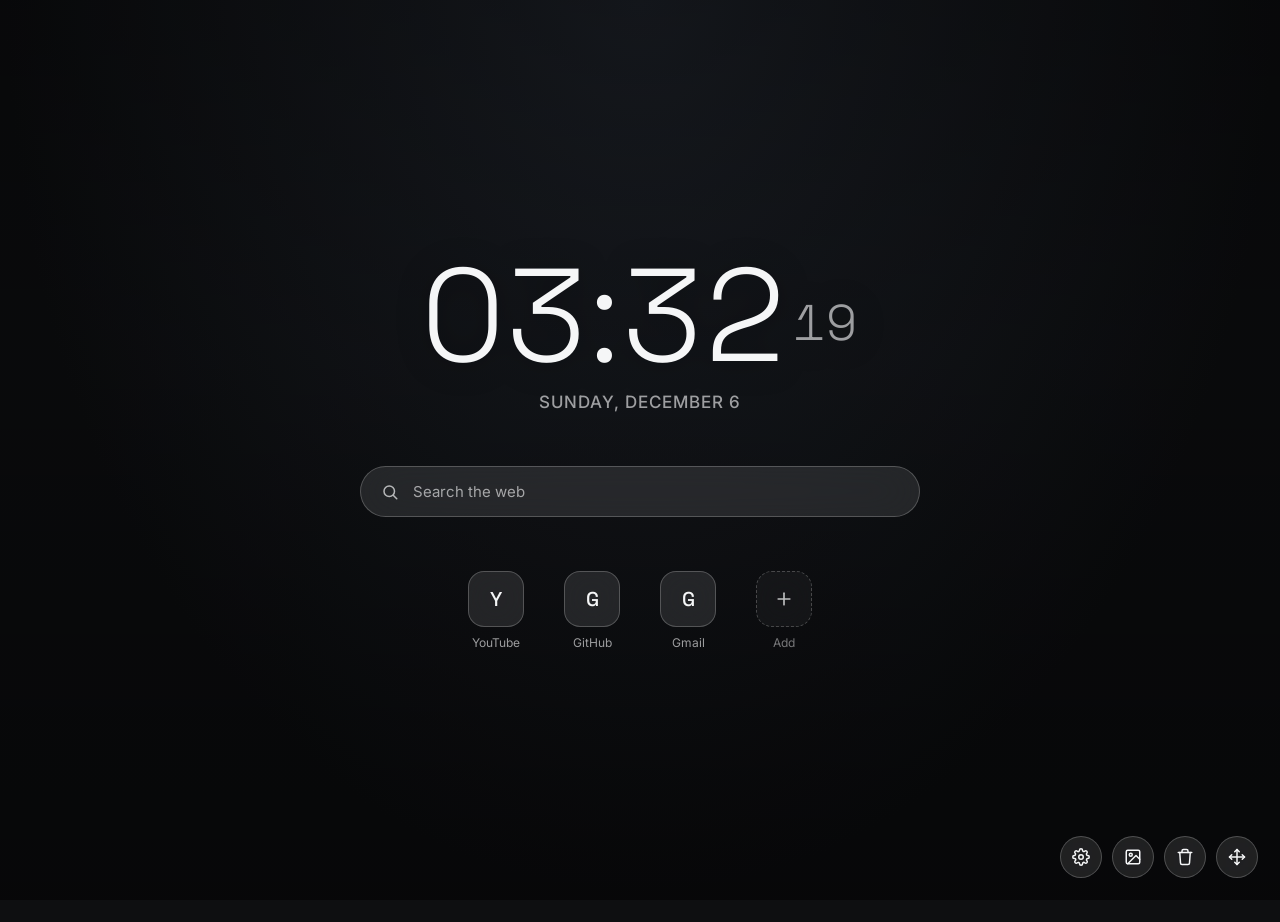
==== index.html @ 4ed384f9 "renamed homepage.html->index.html" ====
<!DOCTYPE html>
<html lang="en">
<head>
<meta charset="UTF-8">
<meta name="viewport" content="width=device-width, initial-scale=1.0">
<title>Home</title>
<link rel="icon" href="icons8-home-32.png">
<link rel="preconnect" href="https://fonts.googleapis.com">
<link rel="preconnect" href="https://fonts.gstatic.com" crossorigin>
<link href="https://fonts.googleapis.com/css2?family=Space+Grotesk:wght@300;400;500;600&family=Inter:wght@400;500;600&display=swap" rel="stylesheet">
<style>
  :root{
    --glass: rgba(255,255,255,0.10);
    --glass-border: rgba(255,255,255,0.22);
    --glass-strong: rgba(255,255,255,0.16);
    --text: #f5f6f7;
    --text-dim: rgba(245,246,247,0.62);
    --accent: #ffb454;
    --danger: #ff5c5c;
    --radius: 18px;
    --blur: 22px;
  }

  *{ box-sizing: border-box; }

  html, body{
    margin:0; padding:0; height:100%; width:100%;
    font-family:'Inter', -apple-system, system-ui, sans-serif;
    overflow:hidden;
  }

  body{
    color: var(--text);
    background: #0e0f11;
  }

  /* ---------- Background layer ---------- */
  #bg-layer{
    position:fixed; inset:0; z-index:0;
    background: radial-gradient(ellipse at top, #1c2027 0%, #0b0c0e 70%);
  }
  #bg-image, #bg-video{
    position:absolute; inset:0; width:100%; height:100%;
    object-fit:cover; display:none;
  }
  #bg-overlay{
    position:absolute; inset:0;
    background: linear-gradient(180deg, rgba(0,0,0,0.32) 0%, rgba(0,0,0,0.18) 40%, rgba(0,0,0,0.40) 100%);
    pointer-events:none;
  }

  /* ---------- Main layout ---------- */
  #stage{
    position:relative; z-index:1;
    height:100vh; width:100vw;
    display:flex; flex-direction:column;
    align-items:center; justify-content:center;
    padding: 6vh 5vw;
    gap: 6vh;
  }

  /* ---------- Clock ---------- */
  #clock-wrap{
    text-align:center;
    user-select:none;
  }
  #clock{
    font-family:'Space Grotesk', sans-serif;
    font-weight:300;
    font-size: clamp(56px, 11vw, 132px);
    letter-spacing: 0.01em;
    line-height:1;
    text-shadow: 0 2px 30px rgba(0,0,0,0.35);
    font-variant-numeric: tabular-nums;
  }
  #clock .secs{
    font-size: 0.38em;
    color: var(--text-dim);
    vertical-align: 0.42em;
    margin-left: 6px;
  }
  #date{
    margin-top: 10px;
    font-size: clamp(13px, 1.6vw, 17px);
    font-weight: 500;
    letter-spacing: 0.06em;
    text-transform: uppercase;
    color: var(--text-dim);
  }

  /* ---------- Search ---------- */
  #search-form{
    width: min(560px, 88vw);
  }
  #search-box{
    display:flex; align-items:center; gap:12px;
    background: var(--glass);
    border: 1px solid var(--glass-border);
    backdrop-filter: blur(var(--blur));
    -webkit-backdrop-filter: blur(var(--blur));
    border-radius: 999px;
    padding: 14px 20px;
    transition: background 0.2s ease, border-color 0.2s ease;
  }
  #search-box:focus-within{
    background: var(--glass-strong);
    border-color: rgba(255,255,255,0.34);
  }
  #search-box svg{ flex-shrink:0; opacity:0.7; }
  #search-input{
    flex:1; background:none; border:none; outline:none;
    color: var(--text); font-size:15px; font-family:'Inter', sans-serif;
  }
  #search-input::placeholder{ color: var(--text-dim); }

  /* ---------- Shortcuts ---------- */
  #shortcuts{
    display:flex; flex-wrap:wrap; justify-content:center;
    gap: 22px 20px;
    width: min(680px, 92vw);
  }
  .tile{
    position:relative;
    display:flex; flex-direction:column; align-items:center;
    gap:8px; width: 76px;
    cursor:pointer;
    animation: fadeUp 0.35s ease both;
  }
  @keyframes fadeUp{
    from{ opacity:0; transform: translateY(8px); }
    to{ opacity:1; transform: translateY(0); }
  }
  .tile .icon-box{
    width:56px; height:56px; border-radius:16px;
    background: var(--glass);
    border: 1px solid var(--glass-border);
    backdrop-filter: blur(var(--blur));
    -webkit-backdrop-filter: blur(var(--blur));
    display:flex; align-items:center; justify-content:center;
    transition: background 0.18s ease, transform 0.18s ease, border-color 0.18s ease;
    overflow:hidden;
  }
  .tile:hover .icon-box{
    background: var(--glass-strong);
    transform: translateY(-3px);
    border-color: rgba(255,255,255,0.34);
  }
  .tile .icon-box img{ width:28px; height:28px; border-radius:6px; }
  .tile .fallback-letter{
    font-family:'Space Grotesk', sans-serif;
    font-size:20px; font-weight:500; color: var(--text);
  }
  .tile .label{
    font-size:12px; color: var(--text-dim);
    max-width: 76px; text-align:center;
    white-space:nowrap; overflow:hidden; text-overflow:ellipsis;
  }
  .tile .remove-btn, .tile .edit-btn{
    position:absolute; top:-6px;
    width:20px; height:20px; border-radius:50%;
    color:#fff;
    display:none; align-items:center; justify-content:center;
    font-size:11px; line-height:1; border:2px solid #0e0f11;
    cursor:pointer; z-index:2;
  }
  .tile .remove-btn{ right:8px; background: var(--danger); }
  .tile .edit-btn{ left:8px; background: #4d84ff; font-size:12px; }
  .tile:hover .remove-btn, .tile:hover .edit-btn{ display:flex; }
  .tile.dragging{ opacity:0.4; }

  .tile.add-tile .icon-box{
    border-style:dashed;
    background: rgba(255,255,255,0.04);
  }
  .tile.add-tile .icon-box svg{ opacity:0.75; }
  .tile.add-tile .label{ opacity:0.75; }

  /* ---------- Bottom-right controls ---------- */
  #controls{
    position:fixed; bottom:22px; right:22px; z-index:3;
    display:flex; gap:10px;
  }
  .ctrl-btn{
    width:42px; height:42px; border-radius:50%;
    background: var(--glass);
    border: 1px solid var(--glass-border);
    backdrop-filter: blur(var(--blur));
    -webkit-backdrop-filter: blur(var(--blur));
    display:flex; align-items:center; justify-content:center;
    color: var(--text); cursor:pointer;
    transition: background 0.18s ease, transform 0.18s ease;
  }
  .ctrl-btn:hover{ background: var(--glass-strong); transform: translateY(-2px); }
  .ctrl-btn.active{ background: var(--accent); color:#1a1305; }

  /* ---------- Widget drag-to-move ---------- */
  .widget-drag-overlay{
    position:absolute; inset:0; z-index:50;
    display:none; border-radius:inherit; cursor:grab;
  }
  body.arrange-mode .widget-drag-overlay{ display:block; }
  .widget-drag-overlay.grabbing{ cursor:grabbing; }
  body.arrange-mode .corner-widget.visible,
  body.arrange-mode #pomodoro-widget.visible{
    outline: 2px dashed var(--accent);
    outline-offset: 4px;
  }

  /* ---------- Settings modal extras ---------- */
  .settings-row{
    display:flex; align-items:center; justify-content:space-between;
    padding:10px 0; border-bottom:1px solid rgba(255,255,255,0.08);
  }
  .settings-row:last-of-type{ border-bottom:none; }
  .settings-row .settings-label{ font-size:14px; }
  .settings-row .settings-sub{ font-size:12px; color: var(--text-dim); margin-top:2px; }
  .segmented{
    display:flex; background: rgba(255,255,255,0.06);
    border:1px solid var(--glass-border); border-radius:9px; overflow:hidden;
  }
  .segmented button{
    border:none; background:none; color: var(--text-dim);
    font-size:13px; padding:7px 13px; cursor:pointer;
    font-family:'Inter', sans-serif;
  }
  .segmented button.active{ background: var(--accent); color:#1a1305; }
  .settings-subrow{ padding: 0 0 12px; }
  .settings-subrow input{
    width:100%; padding:9px 12px; border-radius:9px;
    background: rgba(255,255,255,0.06);
    border: 1px solid var(--glass-border);
    color: var(--text); font-size:13px; outline:none;
    font-family:'Inter', sans-serif;
  }
  .settings-subrow input:focus{ border-color: var(--accent); }
  .settings-subrow input[type="color"]{
    width:100%; height:38px; padding:3px; cursor:pointer;
  }
  .settings-subrow input[type="color"]::-webkit-color-swatch-wrapper{ padding:3px; }
  .settings-subrow input[type="color"]::-webkit-color-swatch{ border:none; border-radius:6px; }
  .switch{
    position:relative; width:42px; height:24px; flex-shrink:0;
  }
  .switch input{ opacity:0; width:0; height:0; }
  .switch .track{
    position:absolute; inset:0; border-radius:999px; cursor:pointer;
    background: rgba(255,255,255,0.18); transition: background 0.18s ease;
  }
  .switch .track::before{
    content:''; position:absolute; width:18px; height:18px; border-radius:50%;
    background:#fff; top:3px; left:3px; transition: transform 0.18s ease;
  }
  .switch input:checked + .track{ background: var(--accent); }
  .switch input:checked + .track::before{ transform: translateX(18px); }

  /* ---------- Calendar popover ---------- */
  #calendar-popover{
    position:absolute; top: calc(100% + 12px); left:50%; transform: translateX(-50%);
    width:270px; z-index:5;
    background: rgba(28,30,34,0.92);
    border:1px solid var(--glass-border);
    border-radius: var(--radius);
    box-shadow: 0 20px 50px rgba(0,0,0,0.4);
    padding:16px;
    display:none;
    backdrop-filter: blur(var(--blur));
    -webkit-backdrop-filter: blur(var(--blur));
  }
  #calendar-popover.open{ display:block; }
  #clock-wrap{ position:relative; }
  #date{ cursor:pointer; }
  .cal-header{
    display:flex; align-items:center; justify-content:space-between;
    margin-bottom:12px;
  }
  .cal-header .cal-title{ font-size:14px; font-weight:500; }
  .cal-nav-btn{
    width:26px; height:26px; border-radius:7px; border:none;
    background: rgba(255,255,255,0.08); color: var(--text);
    cursor:pointer; display:flex; align-items:center; justify-content:center;
  }
  .cal-nav-btn:hover{ background: rgba(255,255,255,0.16); }
  .cal-grid{
    display:grid; grid-template-columns: repeat(7, 1fr);
    gap:4px; text-align:center;
  }
  .cal-grid .cal-dow{
    font-size:10px; color: var(--text-dim); padding-bottom:4px;
    text-transform:uppercase;
  }
  .cal-grid .cal-day{
    font-size:12.5px; padding:6px 0; border-radius:7px; color: var(--text);
  }
  .cal-grid .cal-day.other-month{ color: rgba(255,255,255,0.25); }
  .cal-grid .cal-day.today{
    background: var(--accent); color:#1a1305; font-weight:600;
  }

  /* ---------- Pomodoro widget ---------- */
  #pomodoro-widget{
    position:fixed; bottom:22px; left:22px; z-index:3;
    width:200px;
    background: var(--glass);
    border:1px solid var(--glass-border);
    border-radius: var(--radius);
    backdrop-filter: blur(var(--blur));
    -webkit-backdrop-filter: blur(var(--blur));
    padding:16px;
    display:none;
  }
  #pomodoro-widget.visible{ display:block; }
  .pomo-tabs{
    display:flex; gap:6px; margin-bottom:12px;
  }
  .pomo-tabs button{
    flex:1; border:none; background: rgba(255,255,255,0.06);
    color: var(--text-dim); font-size:10.5px; padding:6px 4px;
    border-radius:7px; cursor:pointer; font-family:'Inter', sans-serif;
  }
  .pomo-tabs button.active{ background: rgba(255,255,255,0.16); color: var(--text); }
  .pomo-time{
    font-family:'Space Grotesk', sans-serif; font-weight:400;
    font-size:38px; text-align:center; letter-spacing:0.02em;
    font-variant-numeric: tabular-nums; margin-bottom:12px;
  }
  .pomo-controls{ display:flex; gap:8px; }
  .pomo-controls button{
    flex:1; border:none; border-radius:9px; padding:9px 0;
    font-size:13px; font-weight:500; cursor:pointer;
    font-family:'Inter', sans-serif;
  }
  .pomo-start-btn{ background: var(--accent); color:#1a1305; }
  .pomo-reset-btn{ background: rgba(255,255,255,0.08); color: var(--text); }
  .pomo-controls button:hover{ opacity:0.88; }

  /* ---------- GitHub / LeetCode corner widgets ---------- */
  .corner-widget{
    position:fixed; top:22px; z-index:3;
    width:272px;
    background: var(--glass);
    border:1px solid var(--glass-border);
    border-radius: var(--radius);
    backdrop-filter: blur(var(--blur));
    -webkit-backdrop-filter: blur(var(--blur));
    padding:14px 16px;
    display:none;
  }
  .corner-widget.visible{ display:block; }
  #github-widget{ left:22px; }
  #leetcode-widget{ right:22px; }
  .corner-widget-header{
    display:flex; align-items:baseline; justify-content:space-between;
    margin-bottom:10px; gap:8px;
  }
  .corner-widget-header .cw-title{
    font-size:13px; font-weight:600; letter-spacing:0.02em;
  }
  .corner-widget-sub{
    font-size:11px; color: var(--text-dim); white-space:nowrap;
    overflow:hidden; text-overflow:ellipsis;
  }
  .widget-loading, .widget-error{
    font-size:12px; color: var(--text-dim); padding:6px 0;
  }
  .widget-error{ color: var(--danger); }

  .corner-widget-body{
    display:flex; align-items:flex-start; gap:16px;
  }
  .contrib-graph{
    flex:1; min-width:0;
    display:grid; grid-auto-flow:column; gap:3px;
    overflow-x:auto; padding-bottom:2px;
  }
  .contrib-col{ display:flex; flex-direction:column; gap:3px; }
  .contrib-cell{
    width:9px; height:9px; border-radius:2px;
    background: rgba(255,255,255,0.08);
  }
  .contrib-cell.level-0{ background: rgba(255,255,255,0.08); }

  .streak-col{
    display:flex; flex-direction:column; gap:12px;
    flex-shrink:0; padding-top:2px;
  }
  .streak-box .streak-num{
    font-family:'Space Grotesk', sans-serif; font-weight:600;
    font-size:28px; line-height:1; color: var(--accent);
    font-variant-numeric: tabular-nums;
  }
  .streak-box .streak-label{
    font-size:9.5px; color: var(--text-dim); text-transform:uppercase;
    letter-spacing:0.05em; margin-top:4px; white-space:nowrap;
  }
  .streak-box.dim .streak-num{ color: var(--text); opacity:0.8; }

  .lc-row{ margin-bottom:9px; }
  .lc-row:last-child{ margin-bottom:0; }
  .lc-row-label{
    display:flex; justify-content:space-between;
    font-size:11.5px; color: var(--text-dim); margin-bottom:4px;
  }
  .lc-row-label span{ color: var(--text); }
  .lc-bar-track{
    height:6px; border-radius:999px; background: rgba(255,255,255,0.08);
    overflow:hidden;
  }
  .lc-bar-fill{ height:100%; border-radius:999px; }

  /* ---------- Modal ---------- */
  #modal-overlay, .modal-overlay-base{
    position:fixed; inset:0; z-index:10;
    background: rgba(0,0,0,0.45);
    backdrop-filter: blur(6px);
    display:none; align-items:center; justify-content:center;
  }
  #modal-overlay.open, .modal-overlay-base.open{ display:flex; }
  .modal{
    width: min(360px, 88vw);
    background: rgba(28,30,34,0.86);
    border: 1px solid var(--glass-border);
    border-radius: var(--radius);
    padding: 26px;
    box-shadow: 0 20px 60px rgba(0,0,0,0.4);
  }
  .modal h3{
    margin:0 0 18px; font-family:'Space Grotesk', sans-serif;
    font-weight:500; font-size:19px;
  }
  .field{ margin-bottom:14px; }
  .field label{
    display:block; font-size:12px; color: var(--text-dim);
    margin-bottom:6px; text-transform:uppercase; letter-spacing:0.05em;
  }
  .field input{
    width:100%; padding:11px 13px; border-radius:10px;
    background: rgba(255,255,255,0.06);
    border: 1px solid var(--glass-border);
    color: var(--text); font-size:14px; outline:none;
    font-family:'Inter', sans-serif;
  }
  .field input:focus{ border-color: var(--accent); }
  .icon-upload-row{
    display:flex; align-items:center; gap:12px;
  }
  .icon-preview{
    width:44px; height:44px; border-radius:12px;
    background: rgba(255,255,255,0.06);
    border: 1px solid var(--glass-border);
    display:flex; align-items:center; justify-content:center;
    overflow:hidden; flex-shrink:0;
  }
  .icon-preview img{ width:26px; height:26px; border-radius:6px; }
  .icon-preview svg{ opacity:0.5; }
  .icon-upload-buttons{
    display:flex; flex-direction:column; gap:6px; flex:1;
  }
  .link-btn{
    background:none; border:none; color: var(--text-dim);
    font-size:12px; text-align:left; cursor:pointer; padding:0;
    font-family:'Inter', sans-serif; text-decoration:underline;
  }
  .link-btn:hover{ color: var(--text); }
  .upload-icon-btn{
    background: rgba(255,255,255,0.08); color: var(--text);
    border:1px solid var(--glass-border); border-radius:8px;
    padding:8px 12px; font-size:13px; cursor:pointer; text-align:left;
    font-family:'Inter', sans-serif;
  }
  .upload-icon-btn:hover{ background: rgba(255,255,255,0.14); }
  .modal-actions{
    display:flex; gap:10px; margin-top:20px;
  }
  .btn{
    flex:1; padding:11px; border-radius:10px; border:none;
    font-size:14px; font-weight:500; cursor:pointer;
    font-family:'Inter', sans-serif;
    transition: opacity 0.15s ease, transform 0.15s ease;
  }
  .btn:active{ transform: scale(0.97); }
  .btn-primary{ background: var(--accent); color:#1a1305; }
  .btn-secondary{ background: rgba(255,255,255,0.08); color: var(--text); }
  .btn:hover{ opacity:0.9; }

  #file-input, #bg-file-input{ display:none; }

  #hint{
    position:fixed; top:20px; left:50%; transform:translateX(-50%);
    z-index:20; background: rgba(20,20,22,0.85);
    border:1px solid var(--glass-border); border-radius:10px;
    padding:9px 16px; font-size:13px; color: var(--text);
    opacity:0; pointer-events:none; transition: opacity 0.3s ease;
  }
  #hint.show{ opacity:1; }
</style>
</head>
<body>

<div id="bg-layer">
  <img id="bg-image" alt="">
  <video id="bg-video" autoplay muted loop playsinline></video>
  <div id="bg-overlay"></div>
</div>

<div id="hint"></div>

<div id="stage">
  <div id="clock-wrap">
    <div id="clock">00:00<span class="secs">00</span></div>
    <div id="date">—</div>
    <div id="calendar-popover">
      <div class="cal-header">
        <button class="cal-nav-btn" id="cal-prev">
          <svg width="14" height="14" viewBox="0 0 24 24" fill="none" stroke="currentColor" stroke-width="2" stroke-linecap="round" stroke-linejoin="round"><polyline points="15 18 9 12 15 6"/></svg>
        </button>
        <div class="cal-title" id="cal-title">—</div>
        <button class="cal-nav-btn" id="cal-next">
          <svg width="14" height="14" viewBox="0 0 24 24" fill="none" stroke="currentColor" stroke-width="2" stroke-linecap="round" stroke-linejoin="round"><polyline points="9 18 15 12 9 6"/></svg>
        </button>
      </div>
      <div class="cal-grid" id="cal-grid"></div>
    </div>
  </div>

  <form id="search-form">
    <div id="search-box">
      <svg width="18" height="18" viewBox="0 0 24 24" fill="none" stroke="currentColor" stroke-width="2" stroke-linecap="round"><circle cx="11" cy="11" r="7"/><line x1="21" y1="21" x2="16.65" y2="16.65"/></svg>
      <input id="search-input" type="text" placeholder="Search the web" autocomplete="off">
    </div>
  </form>

  <div id="shortcuts"></div>
</div>

<div id="controls">
  <div class="ctrl-btn" id="settings-btn" title="Settings">
    <svg width="18" height="18" viewBox="0 0 24 24" fill="none" stroke="currentColor" stroke-width="2" stroke-linecap="round" stroke-linejoin="round"><circle cx="12" cy="12" r="3"/><path d="M19.4 15a1.65 1.65 0 00.33 1.82l.06.06a2 2 0 11-2.83 2.83l-.06-.06a1.65 1.65 0 00-1.82-.33 1.65 1.65 0 00-1 1.51V21a2 2 0 01-4 0v-.09A1.65 1.65 0 009 19.4a1.65 1.65 0 00-1.82.33l-.06.06a2 2 0 11-2.83-2.83l.06-.06A1.65 1.65 0 005 15a1.65 1.65 0 00-1.51-1H3a2 2 0 010-4h.09A1.65 1.65 0 004.6 9a1.65 1.65 0 00-.33-1.82l-.06-.06a2 2 0 112.83-2.83l.06.06A1.65 1.65 0 009 4.6a1.65 1.65 0 001-1.51V3a2 2 0 014 0v.09a1.65 1.65 0 001 1.51 1.65 1.65 0 001.82-.33l.06-.06a2 2 0 112.83 2.83l-.06.06A1.65 1.65 0 0019.4 9a1.65 1.65 0 001.51 1H21a2 2 0 010 4h-.09a1.65 1.65 0 00-1.51 1z"/></svg>
  </div>
  <div class="ctrl-btn" id="bg-btn" title="Change background">
    <svg width="18" height="18" viewBox="0 0 24 24" fill="none" stroke="currentColor" stroke-width="2" stroke-linecap="round" stroke-linejoin="round"><rect x="3" y="3" width="18" height="18" rx="2"/><circle cx="9" cy="9" r="2"/><path d="M21 15l-5-5L5 21"/></svg>
  </div>
  <div class="ctrl-btn" id="bg-clear-btn" title="Remove background">
    <svg width="18" height="18" viewBox="0 0 24 24" fill="none" stroke="currentColor" stroke-width="2" stroke-linecap="round" stroke-linejoin="round"><path d="M3 6h18"/><path d="M8 6V4a2 2 0 012-2h4a2 2 0 012 2v2"/><path d="M19 6l-1 14a2 2 0 01-2 2H8a2 2 0 01-2-2L5 6"/></svg>
  </div>
  <div class="ctrl-btn" id="arrange-btn" title="Move widgets">
    <svg width="18" height="18" viewBox="0 0 24 24" fill="none" stroke="currentColor" stroke-width="2" stroke-linecap="round" stroke-linejoin="round"><polyline points="5 9 2 12 5 15"/><polyline points="9 5 12 2 15 5"/><polyline points="15 19 12 22 9 19"/><polyline points="19 9 22 12 19 15"/><line x1="2" y1="12" x2="22" y2="12"/><line x1="12" y1="2" x2="12" y2="22"/></svg>
  </div>
</div>

<div id="github-widget" class="corner-widget">
  <div class="widget-drag-overlay" title="Drag to move"></div>
  <div class="corner-widget-header">
    <span class="cw-title">GitHub</span>
    <span class="corner-widget-sub" id="github-total"></span>
  </div>
  <div class="corner-widget-body">
    <div id="github-graph" class="contrib-graph"></div>
    <div class="streak-col" id="github-streak-col"></div>
  </div>
</div>

<div id="leetcode-widget" class="corner-widget">
  <div class="widget-drag-overlay" title="Drag to move"></div>
  <div class="corner-widget-header">
    <span class="cw-title">LeetCode</span>
    <span class="corner-widget-sub" id="leetcode-total"></span>
  </div>
  <div class="corner-widget-body">
    <div id="leetcode-graph" class="contrib-graph"></div>
    <div class="streak-col" id="leetcode-streak-col"></div>
  </div>
  <div id="leetcode-bars" style="margin-top:10px;"></div>
</div>

<div id="pomodoro-widget">
  <div class="widget-drag-overlay" title="Drag to move"></div>
  <div class="pomo-tabs">
    <button class="pomo-tab active" data-mode="work">Focus</button>
    <button class="pomo-tab" data-mode="short">Short</button>
    <button class="pomo-tab" data-mode="long">Long</button>
  </div>
  <div class="pomo-time" id="pomo-time">25:00</div>
  <div class="pomo-controls">
    <button class="pomo-start-btn" id="pomo-start">Start</button>
    <button class="pomo-reset-btn" id="pomo-reset">Reset</button>
  </div>
</div>

<div id="settings-overlay" class="modal-overlay-base">
  <div class="modal">
    <h3>Settings</h3>
    <div class="settings-row">
      <div>
        <div class="settings-label">Clock format</div>
      </div>
      <div class="segmented" id="clock-format-toggle">
        <button data-format="24" class="active">24h</button>
        <button data-format="12">12h</button>
      </div>
    </div>
    <div class="settings-row">
      <div>
        <div class="settings-label">Accent color</div>
        <div class="settings-sub">Used for highlights and heatmaps</div>
      </div>
      <div class="segmented" id="accent-mode-toggle">
        <button data-mode="default" class="active">Default</button>
        <button data-mode="wallpaper">Wallpaper</button>
        <button data-mode="custom">Custom</button>
      </div>
    </div>
    <div class="settings-subrow" id="accent-custom-row" style="display:none;">
      <input type="color" id="accent-color-input" value="#ffb454">
    </div>
    <div class="settings-row">
      <div>
        <div class="settings-label">Pomodoro widget</div>
        <div class="settings-sub">Show a focus timer on the homepage</div>
      </div>
      <label class="switch">
        <input type="checkbox" id="pomodoro-toggle">
        <span class="track"></span>
      </label>
    </div>
    <div class="settings-row">
      <div>
        <div class="settings-label">GitHub contribution graph</div>
        <div class="settings-sub">Show your GitHub activity heatmap</div>
      </div>
      <label class="switch">
        <input type="checkbox" id="github-toggle">
        <span class="track"></span>
      </label>
    </div>
    <div class="settings-subrow" id="github-username-row" style="display:none;">
      <input type="text" id="github-username-input" placeholder="GitHub username" autocomplete="off">
    </div>
    <div class="settings-row">
      <div>
        <div class="settings-label">LeetCode graph</div>
        <div class="settings-sub">Show your LeetCode solved-problem stats</div>
      </div>
      <label class="switch">
        <input type="checkbox" id="leetcode-toggle">
        <span class="track"></span>
      </label>
    </div>
    <div class="settings-subrow" id="leetcode-username-row" style="display:none;">
      <input type="text" id="leetcode-username-input" placeholder="LeetCode username" autocomplete="off">
    </div>
    <div class="modal-actions">
      <button class="btn btn-primary" id="settings-close-btn">Done</button>
    </div>
  </div>
</div>

<input type="file" id="bg-file-input" accept="image/*,video/*">

<div id="modal-overlay">
  <div class="modal">
    <h3 id="modal-title">Add shortcut</h3>
    <div class="field">
      <label>Website URL</label>
      <input id="input-url" type="text" placeholder="youtube.com" autocomplete="off">
    </div>
    <div class="field">
      <label>Name (optional)</label>
      <input id="input-name" type="text" placeholder="YouTube" autocomplete="off">
    </div>
    <div class="field">
      <label>Icon</label>
      <div class="icon-upload-row">
        <div class="icon-preview" id="icon-preview">
          <svg width="18" height="18" viewBox="0 0 24 24" fill="none" stroke="currentColor" stroke-width="2" stroke-linecap="round"><circle cx="11" cy="11" r="7"/><line x1="21" y1="21" x2="16.65" y2="16.65"/></svg>
        </div>
        <div class="icon-upload-buttons">
          <button type="button" class="upload-icon-btn" id="upload-icon-btn">Upload custom icon</button>
          <button type="button" class="link-btn" id="use-default-icon-btn" style="display:none;">Use site's default icon instead</button>
        </div>
      </div>
    </div>
    <div class="modal-actions">
      <button class="btn btn-secondary" id="cancel-btn">Cancel</button>
      <button class="btn btn-primary" id="save-btn">Add</button>
    </div>
  </div>
</div>

<input type="file" id="icon-file-input" accept="image/*">

<script>
(function(){
  const STORAGE_KEY = 'homepage.shortcuts.v1';
  const BG_KEY = 'homepage.background.v1';
  const SETTINGS_KEY = 'homepage.settings.v1';

  const shortcutsEl = document.getElementById('shortcuts');
  const modalOverlay = document.getElementById('modal-overlay');
  const modalTitle = document.getElementById('modal-title');
  const inputUrl = document.getElementById('input-url');
  const inputName = document.getElementById('input-name');
  const bgImage = document.getElementById('bg-image');
  const bgVideo = document.getElementById('bg-video');
  const hint = document.getElementById('hint');
  const iconPreview = document.getElementById('icon-preview');
  const iconFileInput = document.getElementById('icon-file-input');
  const uploadIconBtn = document.getElementById('upload-icon-btn');
  const useDefaultIconBtn = document.getElementById('use-default-icon-btn');
  const saveBtn = document.getElementById('save-btn');
  const settingsOverlay = document.getElementById('settings-overlay');
  const dateEl = document.getElementById('date');
  const calendarPopover = document.getElementById('calendar-popover');
  const pomodoroWidget = document.getElementById('pomodoro-widget');
  const githubWidget = document.getElementById('github-widget');
  const githubGraphEl = document.getElementById('github-graph');
  const githubTotalEl = document.getElementById('github-total');
  const githubStreakColEl = document.getElementById('github-streak-col');
  const leetcodeWidget = document.getElementById('leetcode-widget');
  const leetcodeGraphEl = document.getElementById('leetcode-graph');
  const leetcodeBarsEl = document.getElementById('leetcode-bars');
  const leetcodeTotalEl = document.getElementById('leetcode-total');
  const leetcodeStreakColEl = document.getElementById('leetcode-streak-col');

  let shortcuts = [];
  let dragSrcId = null;
  let editingId = null;      // null = adding new, otherwise id of shortcut being edited
  let customIconData = null; // base64 data URL of uploaded custom icon, or null
  let settings = {
    clockFormat: '24',
    showPomodoro: false,
    showGithub: false,
    githubUsername: '',
    showLeetcode: false,
    leetcodeUsername: '',
    accentMode: 'default',   // 'default' | 'wallpaper' | 'custom'
    accentColor: '#ffb454'
  };
  loadSettings();

  const DEFAULT_ACCENT = '#ffb454';
  let accentShades = [];          // 4 shades (levels 1-4) derived from current accent
  let lastGithubData = null;      // cached API response, used to recolor on accent change
  let lastLeetcodeHeatmap = null;

  // ---------- Defaults ----------
  const defaultShortcuts = [
    { id: 'd1', url: 'https://youtube.com', name: 'YouTube' },
    { id: 'd2', url: 'https://github.com', name: 'GitHub' },
    { id: 'd3', url: 'https://mail.google.com', name: 'Gmail' }
  ];

  // ---------- Storage ----------
  function loadShortcuts(){
    try{
      const raw = localStorage.getItem(STORAGE_KEY);
      shortcuts = raw ? JSON.parse(raw) : defaultShortcuts.slice();
    }catch(e){
      shortcuts = defaultShortcuts.slice();
    }
  }
  function saveShortcuts(){
    try{ localStorage.setItem(STORAGE_KEY, JSON.stringify(shortcuts)); }
    catch(e){ showHint('Could not save shortcuts'); }
  }

  function loadSettings(){
    try{
      const raw = localStorage.getItem(SETTINGS_KEY);
      if(raw) settings = Object.assign(settings, JSON.parse(raw));
    }catch(e){ /* keep defaults */ }
  }
  function saveSettings(){
    try{ localStorage.setItem(SETTINGS_KEY, JSON.stringify(settings)); }
    catch(e){ showHint('Could not save settings'); }
  }

  function loadBackground(){
    try{
      const raw = localStorage.getItem(BG_KEY);
      if(!raw) return;
      const data = JSON.parse(raw);
      applyBackground(data.type, data.src, false);
    }catch(e){ /* ignore */ }
  }
  function saveBackground(type, src){
    try{
      localStorage.setItem(BG_KEY, JSON.stringify({ type, src }));
    }catch(e){
      showHint('Background too large to save — it will reset next time');
    }
  }
  function clearBackgroundStorage(){
    try{ localStorage.removeItem(BG_KEY); }catch(e){}
  }

  function showHint(msg){
    hint.textContent = msg;
    hint.classList.add('show');
    clearTimeout(showHint._t);
    showHint._t = setTimeout(()=> hint.classList.remove('show'), 2400);
  }

  // ---------- Background ----------
  function applyBackground(type, src, persist){
    if(type === 'image'){
      bgVideo.pause();
      bgVideo.style.display = 'none';
      bgVideo.removeAttribute('src');
      bgImage.src = src;
      bgImage.style.display = 'block';
    } else if(type === 'video'){
      bgImage.style.display = 'none';
      bgImage.removeAttribute('src');
      bgVideo.src = src;
      bgVideo.style.display = 'block';
      bgVideo.play().catch(()=>{});
    }
    if(persist) saveBackground(type, src);
    applyAccentForMode();
  }

  function clearBackground(){
    bgImage.style.display = 'none';
    bgImage.removeAttribute('src');
    bgVideo.pause();
    bgVideo.style.display = 'none';
    bgVideo.removeAttribute('src');
    clearBackgroundStorage();
    showHint('Background removed');
    applyAccentForMode();
  }

  document.getElementById('bg-btn').addEventListener('click', ()=>{
    document.getElementById('bg-file-input').click();
  });
  document.getElementById('bg-clear-btn').addEventListener('click', clearBackground);

  // ---------- Widget drag-to-move ----------
  const WIDGET_POS_KEY = 'homepage.widgetPositions.v1';
  let widgetPositions = {};
  let arrangeMode = false;

  function loadWidgetPositions(){
    try{
      const raw = localStorage.getItem(WIDGET_POS_KEY);
      widgetPositions = raw ? JSON.parse(raw) : {};
    }catch(e){ widgetPositions = {}; }
  }
  function saveWidgetPosition(id, left, top){
    widgetPositions[id] = { left, top };
    try{ localStorage.setItem(WIDGET_POS_KEY, JSON.stringify(widgetPositions)); }
    catch(e){ showHint('Could not save widget position'); }
  }
  function applyStoredPosition(el){
    const pos = widgetPositions[el.id];
    if(!pos) return;
    el.style.left = pos.left;
    el.style.top = pos.top;
    el.style.right = 'auto';
    el.style.bottom = 'auto';
  }
  function clampWidgetToViewport(el){
    if(el.offsetParent === null && getComputedStyle(el).display === 'none') return;
    const rect = el.getBoundingClientRect();
    if(!rect.width || !rect.height) return;
    const maxLeft = Math.max(4, window.innerWidth - rect.width - 4);
    const maxTop = Math.max(4, window.innerHeight - rect.height - 4);
    let left = clamp(rect.left, 4, maxLeft);
    let top = clamp(rect.top, 4, maxTop);
    if(left !== rect.left || top !== rect.top){
      el.style.left = left + 'px';
      el.style.top = top + 'px';
      el.style.right = 'auto';
      el.style.bottom = 'auto';
      saveWidgetPosition(el.id, left + 'px', top + 'px');
    }
  }
  function makeWidgetDraggable(widgetEl){
    const overlay = widgetEl.querySelector('.widget-drag-overlay');
    if(!overlay) return;
    overlay.addEventListener('pointerdown', (e)=>{
      if(!arrangeMode) return;
      e.preventDefault();
      const rect = widgetEl.getBoundingClientRect();
      widgetEl.style.left = rect.left + 'px';
      widgetEl.style.top = rect.top + 'px';
      widgetEl.style.right = 'auto';
      widgetEl.style.bottom = 'auto';
      const startX = e.clientX, startY = e.clientY;
      const origLeft = rect.left, origTop = rect.top;
      overlay.setPointerCapture(e.pointerId);
      overlay.classList.add('grabbing');
      function onMove(ev){
        const dx = ev.clientX - startX;
        const dy = ev.clientY - startY;
        const maxLeft = Math.max(4, window.innerWidth - widgetEl.offsetWidth - 4);
        const maxTop = Math.max(4, window.innerHeight - widgetEl.offsetHeight - 4);
        widgetEl.style.left = clamp(origLeft + dx, 4, maxLeft) + 'px';
        widgetEl.style.top = clamp(origTop + dy, 4, maxTop) + 'px';
      }
      function onUp(){
        overlay.releasePointerCapture(e.pointerId);
        overlay.removeEventListener('pointermove', onMove);
        overlay.removeEventListener('pointerup', onUp);
        overlay.classList.remove('grabbing');
        saveWidgetPosition(widgetEl.id, widgetEl.style.left, widgetEl.style.top);
      }
      overlay.addEventListener('pointermove', onMove);
      overlay.addEventListener('pointerup', onUp);
    });
  }
  function setArrangeMode(on){
    arrangeMode = on;
    document.body.classList.toggle('arrange-mode', on);
    const btn = document.getElementById('arrange-btn');
    btn.classList.toggle('active', on);
    btn.title = on ? 'Lock widget positions' : 'Move widgets';
    if(!on){
      [pomodoroWidget, githubWidget, leetcodeWidget].forEach(clampWidgetToViewport);
      showHint('Widget positions locked');
    }
  }
  document.getElementById('arrange-btn').addEventListener('click', ()=> setArrangeMode(!arrangeMode));
  window.addEventListener('resize', ()=>{
    [pomodoroWidget, githubWidget, leetcodeWidget].forEach(clampWidgetToViewport);
  });

  document.getElementById('bg-file-input').addEventListener('change', (e)=>{
    const file = e.target.files[0];
    if(!file) return;
    const isVideo = file.type.startsWith('video/');
    const isImage = file.type.startsWith('image/');
    if(!isVideo && !isImage){ showHint('Unsupported file type'); return; }

    const reader = new FileReader();
    reader.onload = function(ev){
      applyBackground(isVideo ? 'video' : 'image', ev.target.result, true);
    };
    reader.onerror = function(){ showHint('Could not read file'); };
    reader.readAsDataURL(file);
    e.target.value = '';
  });

  // ---------- Clock ----------
  function pad(n){ return n.toString().padStart(2, '0'); }
  function tickClock(){
    const now = new Date();
    let h = now.getHours();
    const m = pad(now.getMinutes());
    const s = pad(now.getSeconds());
    let hourStr, suffix = '';
    if(settings.clockFormat === '12'){
      suffix = h >= 12 ? ' PM' : ' AM';
      let h12 = h % 12;
      if(h12 === 0) h12 = 12;
      hourStr = h12.toString();
    } else {
      hourStr = pad(h);
    }
    document.getElementById('clock').innerHTML = hourStr + ':' + m + '<span class="secs">' + s + suffix + '</span>';
    const days = ['Sunday','Monday','Tuesday','Wednesday','Thursday','Friday','Saturday'];
    const months = ['January','February','March','April','May','June','July','August','September','October','November','December'];
    dateEl.textContent = days[now.getDay()] + ', ' + months[now.getMonth()] + ' ' + now.getDate();
  }
  tickClock();
  setInterval(tickClock, 1000);

  // ---------- Calendar popover ----------
  let calViewDate = new Date();
  function renderCalendar(){
    const year = calViewDate.getFullYear();
    const month = calViewDate.getMonth();
    const months = ['January','February','March','April','May','June','July','August','September','October','November','December'];
    document.getElementById('cal-title').textContent = months[month] + ' ' + year;

    const grid = document.getElementById('cal-grid');
    grid.innerHTML = '';
    ['S','M','T','W','T','F','S'].forEach(d=>{
      const el = document.createElement('div');
      el.className = 'cal-dow';
      el.textContent = d;
      grid.appendChild(el);
    });

    const firstDay = new Date(year, month, 1).getDay();
    const daysInMonth = new Date(year, month + 1, 0).getDate();
    const daysInPrevMonth = new Date(year, month, 0).getDate();
    const today = new Date();

    for(let i = firstDay - 1; i >= 0; i--){
      const el = document.createElement('div');
      el.className = 'cal-day other-month';
      el.textContent = daysInPrevMonth - i;
      grid.appendChild(el);
    }
    for(let d = 1; d <= daysInMonth; d++){
      const el = document.createElement('div');
      el.className = 'cal-day';
      if(d === today.getDate() && month === today.getMonth() && year === today.getFullYear()){
        el.classList.add('today');
      }
      el.textContent = d;
      grid.appendChild(el);
    }
    const totalCells = firstDay + daysInMonth;
    const trailing = (7 - (totalCells % 7)) % 7;
    for(let d = 1; d <= trailing; d++){
      const el = document.createElement('div');
      el.className = 'cal-day other-month';
      el.textContent = d;
      grid.appendChild(el);
    }
  }

  dateEl.addEventListener('click', (e)=>{
    e.stopPropagation();
    const isOpen = calendarPopover.classList.contains('open');
    if(isOpen){
      calendarPopover.classList.remove('open');
    } else {
      calViewDate = new Date();
      renderCalendar();
      calendarPopover.classList.add('open');
    }
  });
  document.getElementById('cal-prev').addEventListener('click', (e)=>{
    e.stopPropagation();
    calViewDate.setMonth(calViewDate.getMonth() - 1);
    renderCalendar();
  });
  document.getElementById('cal-next').addEventListener('click', (e)=>{
    e.stopPropagation();
    calViewDate.setMonth(calViewDate.getMonth() + 1);
    renderCalendar();
  });
  document.addEventListener('click', (e)=>{
    if(!calendarPopover.contains(e.target) && e.target !== dateEl){
      calendarPopover.classList.remove('open');
    }
  });

  // ---------- Settings ----------
  function applyClockFormatUI(){
    document.querySelectorAll('#clock-format-toggle button').forEach(btn=>{
      btn.classList.toggle('active', btn.dataset.format === settings.clockFormat);
    });
  }
  function applyPomodoroVisibility(){
    pomodoroWidget.classList.toggle('visible', settings.showPomodoro);
    document.getElementById('pomodoro-toggle').checked = settings.showPomodoro;
  }

  function applyGithubSettingsUI(){
    document.getElementById('github-toggle').checked = settings.showGithub;
    document.getElementById('github-username-input').value = settings.githubUsername;
    document.getElementById('github-username-row').style.display = settings.showGithub ? 'block' : 'none';
  }
  function applyLeetcodeSettingsUI(){
    document.getElementById('leetcode-toggle').checked = settings.showLeetcode;
    document.getElementById('leetcode-username-input').value = settings.leetcodeUsername;
    document.getElementById('leetcode-username-row').style.display = settings.showLeetcode ? 'block' : 'none';
  }

  // ---------- Accent color engine ----------
  function clamp(n, min, max){ return Math.max(min, Math.min(max, n)); }

  function hexToRgb(hex){
    let h = hex.replace('#', '');
    if(h.length === 3) h = h.split('').map(c=> c + c).join('');
    const num = parseInt(h, 16);
    return { r: (num >> 16) & 255, g: (num >> 8) & 255, b: num & 255 };
  }
  function rgbToHex(r, g, b){
    return '#' + [r, g, b].map(v=> clamp(Math.round(v), 0, 255).toString(16).padStart(2, '0')).join('');
  }
  function rgbToHsl(r, g, b){
    r /= 255; g /= 255; b /= 255;
    const max = Math.max(r, g, b), min = Math.min(r, g, b);
    let h = 0, s = 0;
    const l = (max + min) / 2;
    const d = max - min;
    if(d !== 0){
      s = d / (1 - Math.abs(2 * l - 1));
      switch(max){
        case r: h = ((g - b) / d) % 6; break;
        case g: h = (b - r) / d + 2; break;
        case b: h = (r - g) / d + 4; break;
      }
      h *= 60;
      if(h < 0) h += 360;
    }
    return { h, s: s * 100, l: l * 100 };
  }
  function hslToHex(h, s, l){
    s = clamp(s, 0, 100) / 100;
    l = clamp(l, 0, 100) / 100;
    const c = (1 - Math.abs(2 * l - 1)) * s;
    const x = c * (1 - Math.abs((h / 60) % 2 - 1));
    const m = l - c / 2;
    let r = 0, g = 0, b = 0;
    if(h < 60){ r = c; g = x; b = 0; }
    else if(h < 120){ r = x; g = c; b = 0; }
    else if(h < 180){ r = 0; g = c; b = x; }
    else if(h < 240){ r = 0; g = x; b = c; }
    else if(h < 300){ r = x; g = 0; b = c; }
    else { r = c; g = 0; b = x; }
    return rgbToHex((r + m) * 255, (g + m) * 255, (b + m) * 255);
  }

  // Samples pixels from an image/video-sized canvas and returns a vivid hex accent.
  function extractAccentFromCanvasSource(source){
    try{
      const size = 48;
      const canvas = document.createElement('canvas');
      canvas.width = size; canvas.height = size;
      const ctx = canvas.getContext('2d');
      ctx.drawImage(source, 0, 0, size, size);
      const data = ctx.getImageData(0, 0, size, size).data;
      let r = 0, g = 0, b = 0, count = 0;
      for(let i = 0; i < data.length; i += 4){
        const rr = data[i], gg = data[i + 1], bb = data[i + 2], aa = data[i + 3];
        if(aa < 128) continue;
        const max = Math.max(rr, gg, bb), min = Math.min(rr, gg, bb);
        if(max > 245 && min > 235) continue; // near-white, skip
        if(max < 18) continue;               // near-black, skip
        r += rr; g += gg; b += bb; count++;
      }
      if(!count){
        for(let i = 0; i < data.length; i += 4){ r += data[i]; g += data[i+1]; b += data[i+2]; count++; }
      }
      if(!count) return null;
      r = Math.round(r / count); g = Math.round(g / count); b = Math.round(b / count);
      const hsl = rgbToHsl(r, g, b);
      const s = clamp(Math.max(50, hsl.s), 0, 100);
      const l = clamp(hsl.l, 42, 64);
      return hslToHex(hsl.h, s, l);
    }catch(e){ return null; }
  }

  // Builds 4 progressively brighter/more-saturated shades of the accent hue,
  // used for heatmap levels 1-4 (level 0 stays a neutral dim tone).
  function computeAccentShades(hex){
    const rgb = hexToRgb(hex);
    const hsl = rgbToHsl(rgb.r, rgb.g, rgb.b);
    const baseS = clamp(hsl.s, 45, 95);
    const steps = [
      { s: baseS * 0.55, l: 20 },
      { s: baseS * 0.75, l: 33 },
      { s: baseS * 0.92, l: 47 },
      { s: clamp(baseS * 1.05, 0, 100), l: 63 }
    ];
    return steps.map(st=> hslToHex(hsl.h, st.s, st.l));
  }

  function applyAccentColor(hex){
    if(!hex) hex = DEFAULT_ACCENT;
    document.documentElement.style.setProperty('--accent', hex);
    accentShades = computeAccentShades(hex);
    if(lastGithubData) renderGithubGraph(lastGithubData);
    if(lastLeetcodeHeatmap) renderLeetcodeHeatmap(lastLeetcodeHeatmap);
  }

  function applyAccentForMode(){
    const mode = settings.accentMode || 'default';
    if(mode === 'custom'){
      applyAccentColor(settings.accentColor || DEFAULT_ACCENT);
      return;
    }
    if(mode === 'wallpaper'){
      if(bgImage.style.display === 'block'){
        if(bgImage.complete && bgImage.naturalWidth){
          applyAccentColor(extractAccentFromCanvasSource(bgImage) || DEFAULT_ACCENT);
        } else {
          bgImage.addEventListener('load', applyAccentForMode, { once: true });
        }
        return;
      }
      if(bgVideo.style.display === 'block'){
        if(bgVideo.readyState >= 2){
          applyAccentColor(extractAccentFromCanvasSource(bgVideo) || DEFAULT_ACCENT);
        } else {
          bgVideo.addEventListener('loadeddata', applyAccentForMode, { once: true });
        }
        return;
      }
      applyAccentColor(DEFAULT_ACCENT);
      return;
    }
    applyAccentColor(DEFAULT_ACCENT);
  }

  function applyAccentSettingsUI(){
    document.querySelectorAll('#accent-mode-toggle button').forEach(btn=>{
      btn.classList.toggle('active', btn.dataset.mode === (settings.accentMode || 'default'));
    });
    document.getElementById('accent-custom-row').style.display = settings.accentMode === 'custom' ? 'block' : 'none';
    document.getElementById('accent-color-input').value = settings.accentColor || DEFAULT_ACCENT;
  }

  document.querySelectorAll('#accent-mode-toggle button').forEach(btn=>{
    btn.addEventListener('click', ()=>{
      settings.accentMode = btn.dataset.mode;
      applyAccentSettingsUI();
      saveSettings();
      applyAccentForMode();
    });
  });
  document.getElementById('accent-color-input').addEventListener('input', (e)=>{
    settings.accentColor = e.target.value;
    if(settings.accentMode === 'custom') applyAccentColor(settings.accentColor);
  });
  document.getElementById('accent-color-input').addEventListener('change', (e)=>{
    settings.accentColor = e.target.value;
    saveSettings();
    if(settings.accentMode === 'custom') applyAccentColor(settings.accentColor);
  });

  document.getElementById('settings-btn').addEventListener('click', ()=>{
    applyClockFormatUI();
    applyPomodoroVisibility();
    applyGithubSettingsUI();
    applyLeetcodeSettingsUI();
    applyAccentSettingsUI();
    settingsOverlay.classList.add('open');
  });
  document.getElementById('settings-close-btn').addEventListener('click', ()=>{
    settingsOverlay.classList.remove('open');
  });
  settingsOverlay.addEventListener('click', (e)=>{
    if(e.target === settingsOverlay) settingsOverlay.classList.remove('open');
  });
  document.querySelectorAll('#clock-format-toggle button').forEach(btn=>{
    btn.addEventListener('click', ()=>{
      settings.clockFormat = btn.dataset.format;
      applyClockFormatUI();
      saveSettings();
      tickClock();
    });
  });
  document.getElementById('pomodoro-toggle').addEventListener('change', (e)=>{
    settings.showPomodoro = e.target.checked;
    applyPomodoroVisibility();
    saveSettings();
  });

  document.getElementById('github-toggle').addEventListener('change', (e)=>{
    settings.showGithub = e.target.checked;
    applyGithubSettingsUI();
    saveSettings();
    loadGithubGraph();
  });
  document.getElementById('github-username-input').addEventListener('change', (e)=>{
    settings.githubUsername = e.target.value.trim();
    saveSettings();
    loadGithubGraph();
  });

  document.getElementById('leetcode-toggle').addEventListener('change', (e)=>{
    settings.showLeetcode = e.target.checked;
    applyLeetcodeSettingsUI();
    saveSettings();
    loadLeetcodeGraph();
  });
  document.getElementById('leetcode-username-input').addEventListener('change', (e)=>{
    settings.leetcodeUsername = e.target.value.trim();
    saveSettings();
    loadLeetcodeGraph();
  });

  // ---------- GitHub contribution graph ----------
  function loadGithubGraph(){
    const username = settings.githubUsername;
    if(!settings.showGithub || !username){
      githubWidget.classList.remove('visible');
      return;
    }
    githubWidget.classList.add('visible');
    githubTotalEl.textContent = '';
    githubStreakColEl.innerHTML = '';
    githubGraphEl.innerHTML = '<div class="widget-loading">Loading…</div>';
    fetch('https://github-contributions-api.jogruber.de/v4/' + encodeURIComponent(username) + '?y=last')
      .then(r=>{ if(!r.ok) throw new Error('lookup failed'); return r.json(); })
      .then(data=> renderGithubGraph(data))
      .catch(()=>{
        githubGraphEl.innerHTML = '<div class="widget-error">Could not load GitHub data</div>';
      });
  }

  function computeStreaks(days){
    // days: chronologically ordered array of {count}. Today's entry (if present and
    // zero) is skipped once so an in-progress day doesn't erase yesterday's streak.
    let maxStreak = 0, running = 0;
    days.forEach(d=>{
      if((d.count || 0) > 0){ running++; maxStreak = Math.max(maxStreak, running); }
      else running = 0;
    });
    let idx = days.length - 1;
    if(days[idx] && (days[idx].count || 0) === 0) idx--;
    let currentStreak = 0;
    while(idx >= 0 && (days[idx].count || 0) > 0){ currentStreak++; idx--; }
    return { currentStreak, maxStreak };
  }

  // Renders a "current" and "best" streak as large numbers stacked beside a graph.
  function renderStreakCol(container, current, best){
    container.innerHTML = '';
    const mk = (num, label, dim)=>{
      const box = document.createElement('div');
      box.className = 'streak-box' + (dim ? ' dim' : '');
      box.innerHTML = '<div class="streak-num">' + num + '</div><div class="streak-label">' + label + '</div>';
      return box;
    };
    container.appendChild(mk(current, 'day streak'));
    container.appendChild(mk(best, 'best', true));
  }

  const HEATMAP_GREEN_SHADES = ['#1a5c34', '#2ea043', '#4ad066', '#7ee787'];
  function shadeForLevel(level){
    if(!level) return null;
    return HEATMAP_GREEN_SHADES[clamp(level, 1, 4) - 1] || null;
  }

  function renderGithubGraph(data){
    lastGithubData = data;
    const days = Array.isArray(data.contributions) ? data.contributions : [];
    if(!days.length){
      githubGraphEl.innerHTML = '<div class="widget-error">No contribution data found</div>';
      return;
    }
    let totalCount = 0;
    if(data.total && typeof data.total === 'object'){
      const years = Object.keys(data.total);
      totalCount = years.length ? data.total[years[years.length - 1]] : 0;
    }
    if(!totalCount) totalCount = days.reduce((sum, d)=> sum + (d.count || 0), 0);
    githubTotalEl.textContent = totalCount + ' / yr';

    const { currentStreak, maxStreak } = computeStreaks(days);
    renderStreakCol(githubStreakColEl, currentStreak, maxStreak);

    const weeks = [];
    let currentWeek = [];
    days.forEach((day, idx)=>{
      currentWeek.push(day);
      const dow = new Date(day.date + 'T00:00:00').getDay();
      if(dow === 6 || idx === days.length - 1){
        weeks.push(currentWeek);
        currentWeek = [];
      }
    });

    githubGraphEl.innerHTML = '';
    weeks.forEach(week=>{
      const col = document.createElement('div');
      col.className = 'contrib-col';
      week.forEach(day=>{
        const level = day.level || 0;
        const cell = document.createElement('div');
        cell.className = 'contrib-cell level-' + level;
        const shade = shadeForLevel(level);
        if(shade) cell.style.background = shade;
        cell.title = day.date + ': ' + (day.count || 0) + ' contributions';
        col.appendChild(cell);
      });
      githubGraphEl.appendChild(col);
    });
  }

  // ---------- LeetCode graph ----------
  // Uses the leetcode-stats.tashif.codes API: /stats for solved counts,
  // /heatmap for a GitHub-style submission heatmap.
  const LEETCODE_API_BASE = 'https://leetcode-stats.tashif.codes/';

  function fetchWithTimeout(url, ms){
    const controller = new AbortController();
    const timer = setTimeout(()=> controller.abort(), ms);
    return fetch(url, { signal: controller.signal }).finally(()=> clearTimeout(timer));
  }

  function loadLeetcodeGraph(){
    const username = settings.leetcodeUsername;
    if(!settings.showLeetcode || !username){
      leetcodeWidget.classList.remove('visible');
      return;
    }
    leetcodeWidget.classList.add('visible');
    leetcodeTotalEl.textContent = '';
    leetcodeStreakColEl.innerHTML = '';
    leetcodeGraphEl.innerHTML = '<div class="widget-loading">Loading…</div>';
    leetcodeBarsEl.innerHTML = '';

    const base = LEETCODE_API_BASE + encodeURIComponent(username);

    fetchWithTimeout(base + '/stats', 6000)
      .then(r=>{ if(!r.ok) throw new Error('lookup failed'); return r.json(); })
      .then(json=>{
        if(json.status !== 'success' || !json.data) throw new Error('lookup failed');
        renderLeetcodeStats(json.data);
      })
      .catch(()=>{
        leetcodeBarsEl.innerHTML = '<div class="widget-error">Could not load LeetCode stats</div>';
      });

    fetchWithTimeout(base + '/heatmap', 6000)
      .then(r=>{ if(!r.ok) throw new Error('lookup failed'); return r.json(); })
      .then(json=>{
        if(json.status !== 'success' || !json.data) throw new Error('lookup failed');
        renderLeetcodeHeatmap(json.data);
      })
      .catch(()=>{
        leetcodeGraphEl.innerHTML = '<div class="widget-error">Could not load LeetCode activity</div>';
      });
  }

  function renderLeetcodeStats(data){
    leetcodeTotalEl.textContent = data.totalQuestions
      ? (data.totalSolved || 0) + '/' + data.totalQuestions
      : (data.totalSolved || 0) + ' solved';
    const byDiff = data.byDifficulty || {};
    const cats = [
      { label: 'Easy', solved: byDiff.easy || 0, color: '#3ddc84' },
      { label: 'Medium', solved: byDiff.medium || 0, color: 'var(--accent)' },
      { label: 'Hard', solved: byDiff.hard || 0, color: 'var(--danger)' }
    ];
    const maxSolved = Math.max(1, cats[0].solved, cats[1].solved, cats[2].solved);
    leetcodeBarsEl.innerHTML = '';
    cats.forEach(c=>{
      const pct = Math.round((c.solved / maxSolved) * 100);
      const row = document.createElement('div');
      row.className = 'lc-row';
      const rowLabel = document.createElement('div');
      rowLabel.className = 'lc-row-label';
      rowLabel.innerHTML = '<span>' + c.label + '</span><span>' + c.solved + '</span>';
      const track = document.createElement('div');
      track.className = 'lc-bar-track';
      const fill = document.createElement('div');
      fill.className = 'lc-bar-fill';
      fill.style.width = pct + '%';
      fill.style.background = c.color;
      track.appendChild(fill);
      row.appendChild(rowLabel);
      row.appendChild(track);
      leetcodeBarsEl.appendChild(row);
    });
  }

  function renderLeetcodeHeatmap(data){
    lastLeetcodeHeatmap = data;
    const days = Array.isArray(data.dailyContributions) ? data.dailyContributions : [];
    if(!days.length){
      leetcodeGraphEl.innerHTML = '<div class="widget-error">No activity data found</div>';
      return;
    }
    const currentStreak = data.currentStreak || 0;
    const longestStreak = data.longestStreak || 0;
    renderStreakCol(leetcodeStreakColEl, currentStreak, longestStreak);

    const weeks = [];
    let currentWeek = [];
    days.forEach((day, idx)=>{
      currentWeek.push(day);
      const dow = new Date(day.date + 'T00:00:00').getDay();
      if(dow === 6 || idx === days.length - 1){
        weeks.push(currentWeek);
        currentWeek = [];
      }
    });
    leetcodeGraphEl.innerHTML = '';
    weeks.forEach(week=>{
      const col = document.createElement('div');
      col.className = 'contrib-col';
      week.forEach(day=>{
        const level = clamp(day.level || 0, 0, 4);
        const cell = document.createElement('div');
        cell.className = 'contrib-cell level-' + level;
        const shade = shadeForLevel(level);
        if(shade) cell.style.background = shade;
        cell.title = day.date + ': ' + (day.count || 0) + ' submissions';
        col.appendChild(cell);
      });
      leetcodeGraphEl.appendChild(col);
    });
  }

  // ---------- Pomodoro widget ----------
  const pomoDurations = { work: 25 * 60, short: 5 * 60, long: 15 * 60 };
  let pomoMode = 'work';
  let pomoSecondsLeft = pomoDurations.work;
  let pomoTimer = null;
  let pomoRunning = false;

  function pomoFormat(s){
    const m = Math.floor(s / 60);
    const sec = s % 60;
    return pad(m) + ':' + pad(sec);
  }
  function renderPomo(){
    document.getElementById('pomo-time').textContent = pomoFormat(pomoSecondsLeft);
    document.getElementById('pomo-start').textContent = pomoRunning ? 'Pause' : 'Start';
  }
  function pomoSwitchMode(mode){
    pomoMode = mode;
    pomoSecondsLeft = pomoDurations[mode];
    pomoRunning = false;
    clearInterval(pomoTimer);
    document.querySelectorAll('.pomo-tab').forEach(t=> t.classList.toggle('active', t.dataset.mode === mode));
    renderPomo();
  }
  document.querySelectorAll('.pomo-tab').forEach(tab=>{
    tab.addEventListener('click', ()=> pomoSwitchMode(tab.dataset.mode));
  });
  document.getElementById('pomo-start').addEventListener('click', ()=>{
    if(pomoRunning){
      pomoRunning = false;
      clearInterval(pomoTimer);
      renderPomo();
      return;
    }
    pomoRunning = true;
    renderPomo();
    pomoTimer = setInterval(()=>{
      pomoSecondsLeft--;
      if(pomoSecondsLeft <= 0){
        clearInterval(pomoTimer);
        pomoRunning = false;
        pomoSecondsLeft = 0;
        renderPomo();
        showHint(pomoMode === 'work' ? 'Focus session complete — take a break' : 'Break complete — back to focus');
        return;
      }
      renderPomo();
    }, 1000);
  });
  document.getElementById('pomo-reset').addEventListener('click', ()=>{
    pomoRunning = false;
    clearInterval(pomoTimer);
    pomoSecondsLeft = pomoDurations[pomoMode];
    renderPomo();
  });
  renderPomo();

  // ---------- Shortcuts rendering ----------
  function normalizeUrl(raw){
    let u = raw.trim();
    if(!/^https?:\/\//i.test(u)) u = 'https://' + u;
    return u;
  }
  function getHostname(url){
    try{ return new URL(url).hostname.replace(/^www\./, ''); }
    catch(e){ return url; }
  }
  function faviconUrl(hostname){
    return 'https://www.google.com/s2/favicons?sz=128&domain=' + encodeURIComponent(hostname);
  }

  function renderShortcuts(){
    shortcutsEl.innerHTML = '';
    shortcuts.forEach(sc => {
      const hostname = getHostname(sc.url);
      const tile = document.createElement('div');
      tile.className = 'tile';
      tile.draggable = true;
      tile.dataset.id = sc.id;

      const iconBox = document.createElement('div');
      iconBox.className = 'icon-box';
      const img = document.createElement('img');
      img.src = sc.icon || faviconUrl(hostname);
      img.alt = '';
      img.onerror = function(){
        iconBox.innerHTML = '';
        const letter = document.createElement('div');
        letter.className = 'fallback-letter';
        letter.textContent = (sc.name || hostname).charAt(0).toUpperCase();
        iconBox.appendChild(letter);
      };
      iconBox.appendChild(img);

      const label = document.createElement('div');
      label.className = 'label';
      label.textContent = sc.name || hostname;

      const removeBtn = document.createElement('div');
      removeBtn.className = 'remove-btn';
      removeBtn.textContent = '✕';
      removeBtn.title = 'Remove';
      removeBtn.addEventListener('click', (e)=>{
        e.stopPropagation();
        shortcuts = shortcuts.filter(s => s.id !== sc.id);
        saveShortcuts();
        renderShortcuts();
      });

      const editBtn = document.createElement('div');
      editBtn.className = 'edit-btn';
      editBtn.innerHTML = '&#9998;';
      editBtn.title = 'Edit';
      editBtn.addEventListener('click', (e)=>{
        e.stopPropagation();
        openModal(sc);
      });

      tile.appendChild(removeBtn);
      tile.appendChild(editBtn);
      tile.appendChild(iconBox);
      tile.appendChild(label);

      tile.addEventListener('click', ()=>{ window.location.href = sc.url; });

      tile.addEventListener('dragstart', ()=>{
        dragSrcId = sc.id;
        tile.classList.add('dragging');
      });
      tile.addEventListener('dragend', ()=>{ tile.classList.remove('dragging'); });
      tile.addEventListener('dragover', (e)=> e.preventDefault());
      tile.addEventListener('drop', (e)=>{
        e.preventDefault();
        if(!dragSrcId || dragSrcId === sc.id) return;
        const fromIdx = shortcuts.findIndex(s => s.id === dragSrcId);
        const toIdx = shortcuts.findIndex(s => s.id === sc.id);
        const [moved] = shortcuts.splice(fromIdx, 1);
        shortcuts.splice(toIdx, 0, moved);
        saveShortcuts();
        renderShortcuts();
      });

      shortcutsEl.appendChild(tile);
    });

    // add-tile
    const addTile = document.createElement('div');
    addTile.className = 'tile add-tile';
    addTile.innerHTML = `
      <div class="icon-box">
        <svg width="20" height="20" viewBox="0 0 24 24" fill="none" stroke="currentColor" stroke-width="2" stroke-linecap="round"><line x1="12" y1="5" x2="12" y2="19"/><line x1="5" y1="12" x2="19" y2="12"/></svg>
      </div>
      <div class="label">Add</div>
    `;
    addTile.addEventListener('click', ()=> openModal());
    shortcutsEl.appendChild(addTile);
  }

  // ---------- Modal ----------
  function renderIconPreview(src){
    iconPreview.innerHTML = '';
    if(src){
      const img = document.createElement('img');
      img.src = src;
      iconPreview.appendChild(img);
      useDefaultIconBtn.style.display = 'block';
    } else {
      iconPreview.innerHTML = '<svg width="18" height="18" viewBox="0 0 24 24" fill="none" stroke="currentColor" stroke-width="2" stroke-linecap="round"><circle cx="11" cy="11" r="7"/><line x1="21" y1="21" x2="16.65" y2="16.65"/></svg>';
      useDefaultIconBtn.style.display = 'none';
    }
  }

  function openModal(existing){
    if(existing){
      editingId = existing.id;
      inputUrl.value = existing.url;
      inputName.value = existing.name || '';
      customIconData = existing.icon || null;
      modalTitle.textContent = 'Edit shortcut';
      saveBtn.textContent = 'Save';
    } else {
      editingId = null;
      inputUrl.value = '';
      inputName.value = '';
      customIconData = null;
      modalTitle.textContent = 'Add shortcut';
      saveBtn.textContent = 'Add';
    }
    renderIconPreview(customIconData);
    modalOverlay.classList.add('open');
    setTimeout(()=> inputUrl.focus(), 50);
  }
  function closeModal(){ modalOverlay.classList.remove('open'); }

  document.getElementById('cancel-btn').addEventListener('click', closeModal);
  modalOverlay.addEventListener('click', (e)=>{ if(e.target === modalOverlay) closeModal(); });

  uploadIconBtn.addEventListener('click', ()=> iconFileInput.click());
  useDefaultIconBtn.addEventListener('click', ()=>{
    customIconData = null;
    renderIconPreview(null);
  });
  iconFileInput.addEventListener('change', (e)=>{
    const file = e.target.files[0];
    if(!file) return;
    if(!file.type.startsWith('image/')){ showHint('Please choose an image file'); return; }
    const reader = new FileReader();
    reader.onload = function(ev){
      customIconData = ev.target.result;
      renderIconPreview(customIconData);
    };
    reader.onerror = function(){ showHint('Could not read image'); };
    reader.readAsDataURL(file);
    e.target.value = '';
  });

  saveBtn.addEventListener('click', addShortcutFromModal);
  inputUrl.addEventListener('keydown', (e)=>{ if(e.key === 'Enter') addShortcutFromModal(); });
  inputName.addEventListener('keydown', (e)=>{ if(e.key === 'Enter') addShortcutFromModal(); });

  function addShortcutFromModal(){
    const raw = inputUrl.value.trim();
    if(!raw){ showHint('Enter a website URL'); return; }
    const url = normalizeUrl(raw);
    const hostname = getHostname(url);
    const name = inputName.value.trim() || hostname;

    if(editingId){
      const idx = shortcuts.findIndex(s => s.id === editingId);
      if(idx !== -1){
        shortcuts[idx] = { id: editingId, url, name, icon: customIconData || undefined };
      }
    } else {
      shortcuts.push({ id: 's' + Date.now(), url, name, icon: customIconData || undefined });
    }
    saveShortcuts();
    renderShortcuts();
    closeModal();
  }

  // ---------- Search ----------
  document.getElementById('search-form').addEventListener('submit', (e)=>{
    e.preventDefault();
    const q = document.getElementById('search-input').value.trim();
    if(!q) return;
    window.location.href = 'https://www.google.com/search?q=' + encodeURIComponent(q);
  });

  // ---------- Init ----------
  loadShortcuts();
  renderShortcuts();
  loadBackground();
  loadSettings();
  applyClockFormatUI();
  applyPomodoroVisibility();
  applyAccentForMode();
  loadGithubGraph();
  loadLeetcodeGraph();

  loadWidgetPositions();
  [pomodoroWidget, githubWidget, leetcodeWidget].forEach(el=>{
    applyStoredPosition(el);
    makeWidgetDraggable(el);
  });
})();
</script>

</body>
</html>
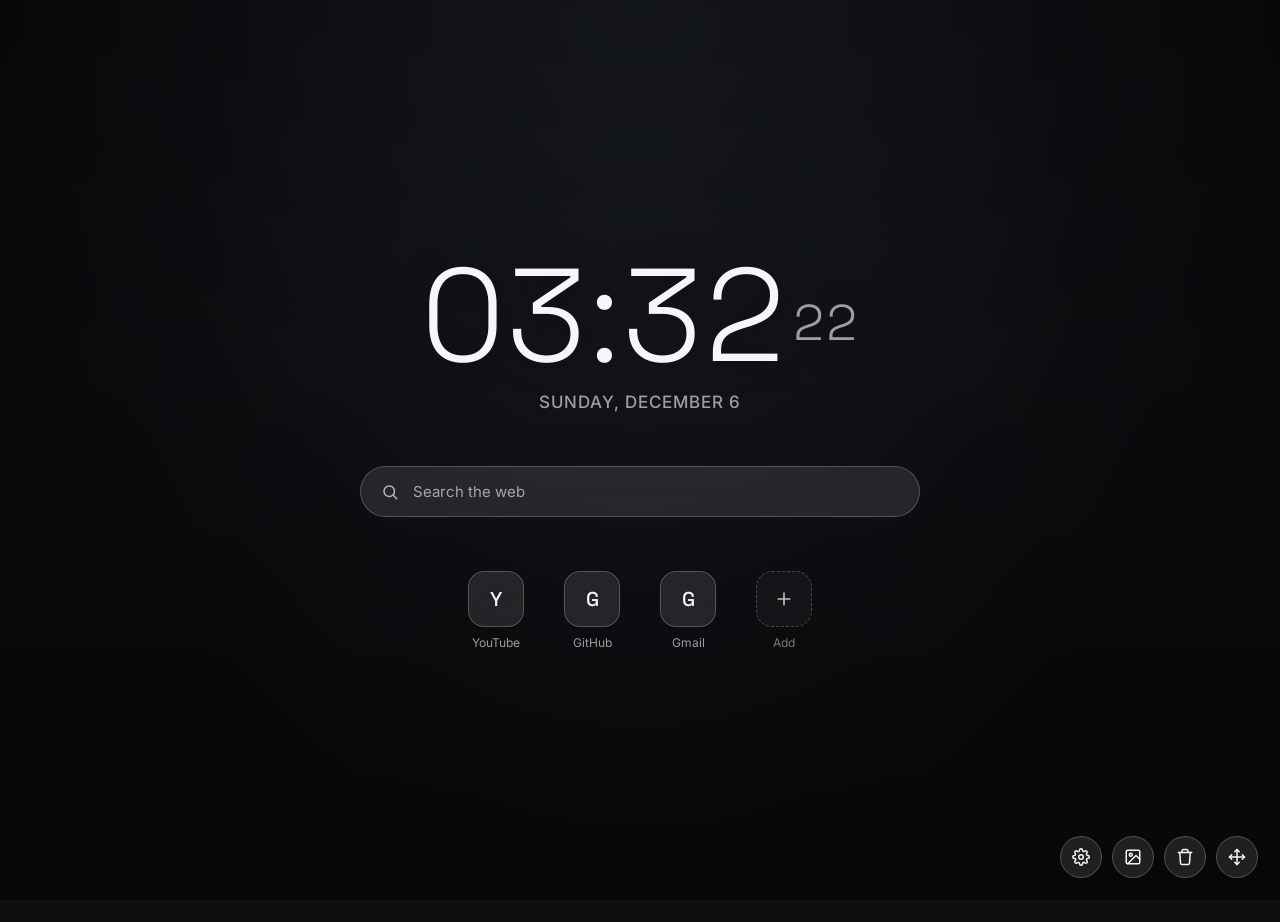
==== commit 3f52847e: "added contributions stat to github" ====
--- a/index.html
+++ b/index.html
@@ -325,7 +325,7 @@
   }
   .pomo-controls{ display:flex; gap:8px; }
   .pomo-controls button{
-    flex:1; border:none; border-radius:9px; padding:9px 0;
+    flex:1; border:none; border-radius:99px; padding:9px 0;
     font-size:13px; font-weight:500; cursor:pointer;
     font-family:'Inter', sans-serif;
   }
@@ -380,17 +380,17 @@
   .contrib-cell.level-0{ background: rgba(255,255,255,0.08); }
 
   .streak-col{
-    display:flex; flex-direction:column; gap:12px;
+    display:flex; flex-direction:column; gap:10px;
     flex-shrink:0; padding-top:2px;
   }
   .streak-box .streak-num{
     font-family:'Space Grotesk', sans-serif; font-weight:600;
-    font-size:28px; line-height:1; color: var(--accent);
+    font-size:24px; line-height:1; color: var(--accent);
     font-variant-numeric: tabular-nums;
   }
   .streak-box .streak-label{
-    font-size:9.5px; color: var(--text-dim); text-transform:uppercase;
-    letter-spacing:0.05em; margin-top:4px; white-space:nowrap;
+    font-size:9px; color: var(--text-dim); text-transform:uppercase;
+    letter-spacing:0.05em; margin-top:3px; white-space:nowrap;
   }
   .streak-box.dim .streak-num{ color: var(--text); opacity:0.8; }
 
@@ -1107,7 +1107,6 @@
     return rgbToHex((r + m) * 255, (g + m) * 255, (b + m) * 255);
   }
 
-  // Samples pixels from an image/video-sized canvas and returns a vivid hex accent.
   function extractAccentFromCanvasSource(source){
     try{
       const size = 48;
@@ -1121,8 +1120,8 @@
         const rr = data[i], gg = data[i + 1], bb = data[i + 2], aa = data[i + 3];
         if(aa < 128) continue;
         const max = Math.max(rr, gg, bb), min = Math.min(rr, gg, bb);
-        if(max > 245 && min > 235) continue; // near-white, skip
-        if(max < 18) continue;               // near-black, skip
+        if(max > 245 && min > 235) continue;
+        if(max < 18) continue;
         r += rr; g += gg; b += bb; count++;
       }
       if(!count){
@@ -1137,8 +1136,6 @@
     }catch(e){ return null; }
   }
 
-  // Builds 4 progressively brighter/more-saturated shades of the accent hue,
-  // used for heatmap levels 1-4 (level 0 stays a neutral dim tone).
   function computeAccentShades(hex){
     const rgb = hexToRgb(hex);
     const hsl = rgbToHsl(rgb.r, rgb.g, rgb.b);
@@ -1287,8 +1284,6 @@
   }
 
   function computeStreaks(days){
-    // days: chronologically ordered array of {count}. Today's entry (if present and
-    // zero) is skipped once so an in-progress day doesn't erase yesterday's streak.
     let maxStreak = 0, running = 0;
     days.forEach(d=>{
       if((d.count || 0) > 0){ running++; maxStreak = Math.max(maxStreak, running); }
@@ -1301,8 +1296,7 @@
     return { currentStreak, maxStreak };
   }
 
-  // Renders a "current" and "best" streak as large numbers stacked beside a graph.
-  function renderStreakCol(container, current, best){
+  function renderStreakCol(container, current, best, extraStat = null){
     container.innerHTML = '';
     const mk = (num, label, dim)=>{
       const box = document.createElement('div');
@@ -1312,6 +1306,9 @@
     };
     container.appendChild(mk(current, 'day streak'));
     container.appendChild(mk(best, 'best', true));
+    if(extraStat !== null && extraStat !== undefined){
+      container.appendChild(mk(extraStat.num, extraStat.label, true));
+    }
   }
 
   const HEATMAP_GREEN_SHADES = ['#1a5c34', '#2ea043', '#4ad066', '#7ee787'];
@@ -1333,10 +1330,17 @@
       totalCount = years.length ? data.total[years[years.length - 1]] : 0;
     }
     if(!totalCount) totalCount = days.reduce((sum, d)=> sum + (d.count || 0), 0);
-    githubTotalEl.textContent = totalCount + ' / yr';
+
+    // Filter contributions for the current calendar year
+    const currentYearStr = new Date().getFullYear().toString();
+    const thisYearCount = days
+      .filter(d => d.date && d.date.startsWith(currentYearStr))
+      .reduce((sum, d) => sum + (d.count || 0), 0);
+
+    githubTotalEl.textContent = thisYearCount + ' this yr (' + totalCount + ' total)';
 
     const { currentStreak, maxStreak } = computeStreaks(days);
-    renderStreakCol(githubStreakColEl, currentStreak, maxStreak);
+    renderStreakCol(githubStreakColEl, currentStreak, maxStreak, { num: thisYearCount, label: 'this year' });
 
     const weeks = [];
     let currentWeek = [];
@@ -1367,8 +1371,6 @@
   }
 
   // ---------- LeetCode graph ----------
-  // Uses the leetcode-stats.tashif.codes API: /stats for solved counts,
-  // /heatmap for a GitHub-style submission heatmap.
   const LEETCODE_API_BASE = 'https://leetcode-stats.tashif.codes/';
 
   function fetchWithTimeout(url, ms){
@@ -1627,7 +1629,6 @@
       shortcutsEl.appendChild(tile);
     });
 
-    // add-tile
     const addTile = document.createElement('div');
     addTile.className = 'tile add-tile';
     addTile.innerHTML = `
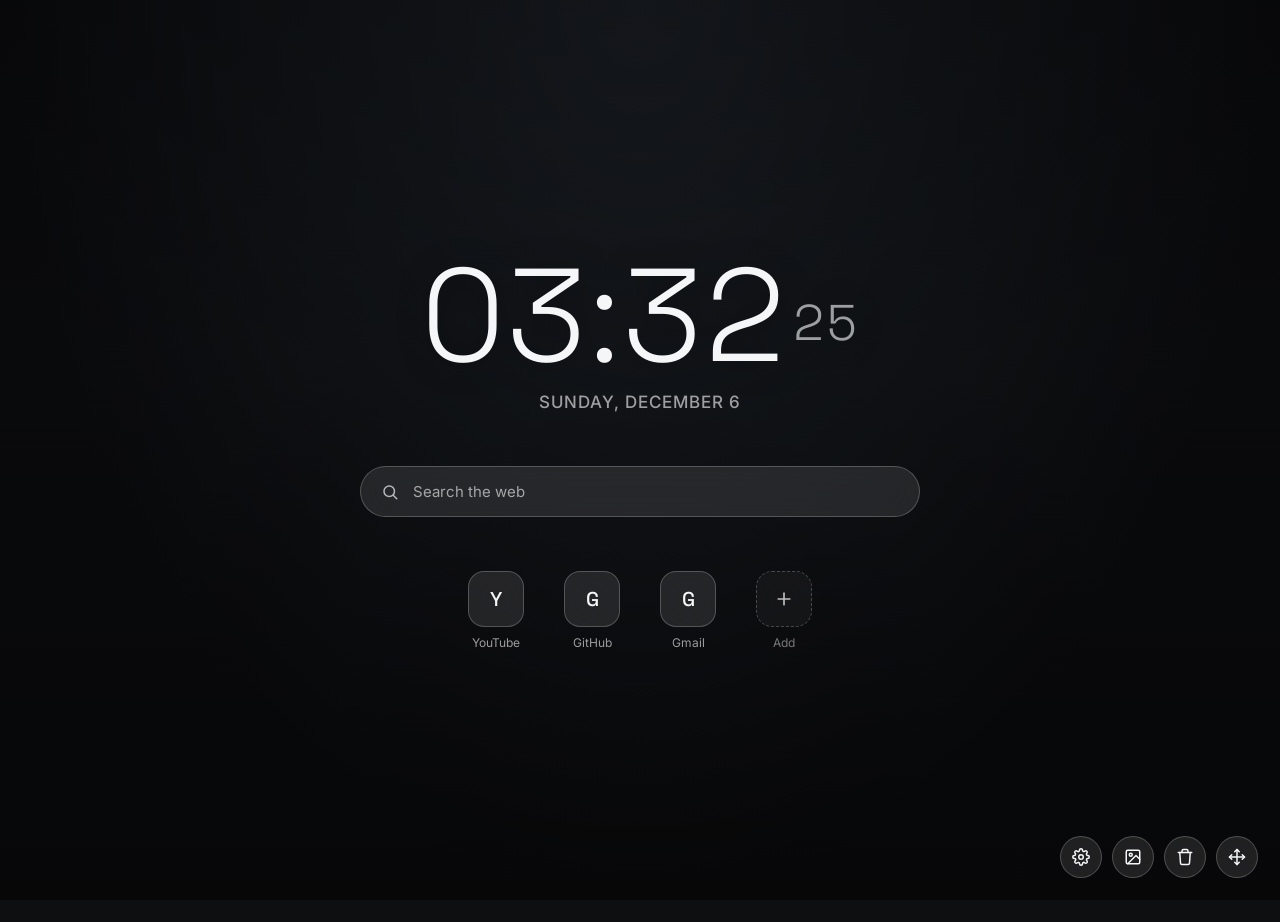
==== commit 7a1e47d0: "fixed graph at start by default" ====
--- a/index.html
+++ b/index.html
@@ -1317,6 +1317,14 @@
     return HEATMAP_GREEN_SHADES[clamp(level, 1, 4) - 1] || null;
   }
 
+  // Scroll a contribution graph container so the most recent days
+  // (the end of the grid) are visible by default, instead of the start.
+  function scrollGraphToEnd(container){
+    requestAnimationFrame(()=>{
+      container.scrollLeft = container.scrollWidth;
+    });
+  }
+
   function renderGithubGraph(data){
     lastGithubData = data;
     const days = Array.isArray(data.contributions) ? data.contributions : [];
@@ -1368,6 +1376,7 @@
       });
       githubGraphEl.appendChild(col);
     });
+    scrollGraphToEnd(githubGraphEl);
   }
 
   // ---------- LeetCode graph ----------
@@ -1482,6 +1491,7 @@
       });
       leetcodeGraphEl.appendChild(col);
     });
+    scrollGraphToEnd(leetcodeGraphEl);
   }
 
   // ---------- Pomodoro widget ----------
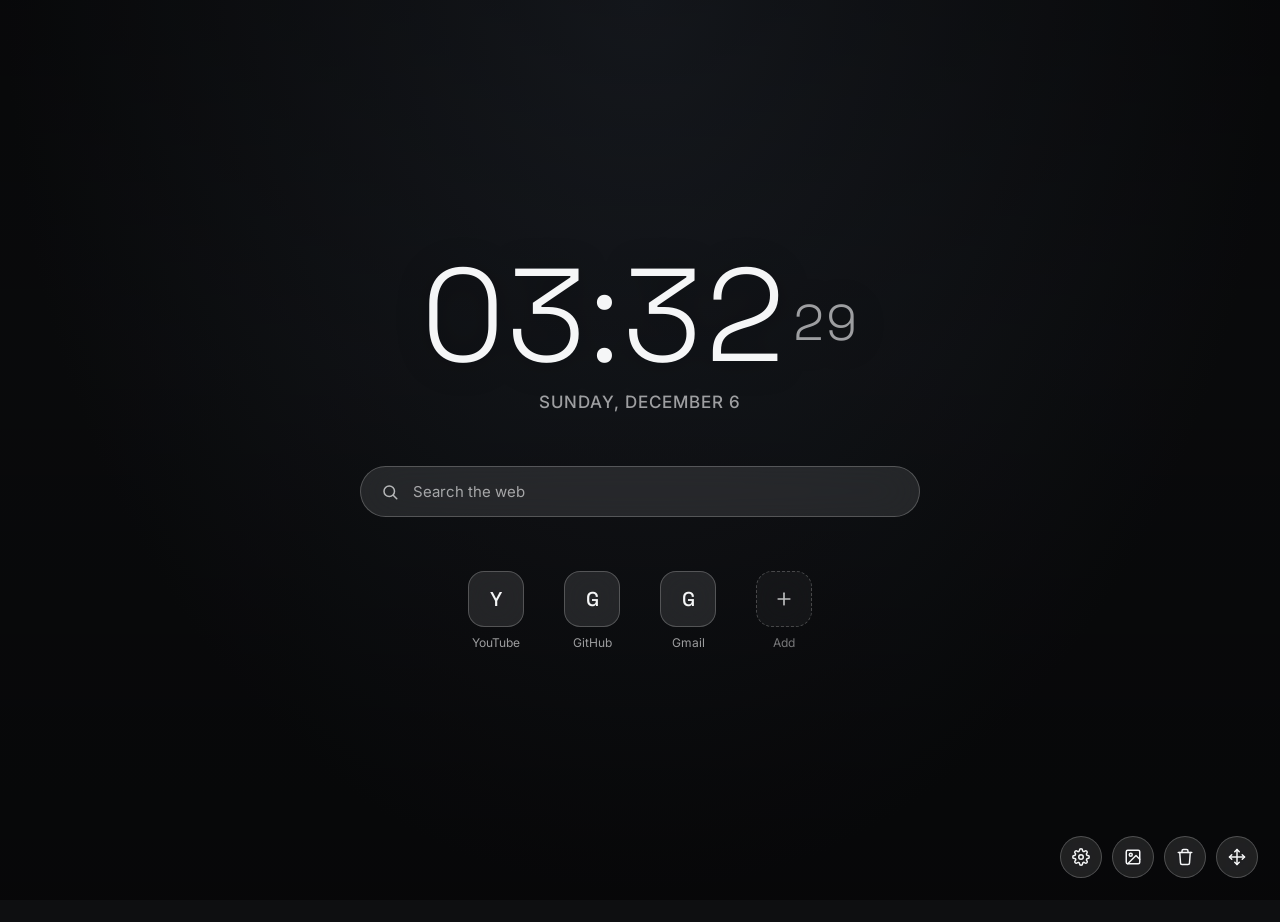
==== commit 5796cf6d: "made clock moveable" ====
--- a/index.html
+++ b/index.html
@@ -61,8 +61,14 @@
 
   /* ---------- Clock ---------- */
   #clock-wrap{
+    position:relative;
     text-align:center;
     user-select:none;
+  }
+  #clock-wrap.detached{
+    position: fixed;
+    z-index: 4;
+    margin: 0;
   }
   #clock{
     font-family:'Space Grotesk', sans-serif;
@@ -201,7 +207,8 @@
   body.arrange-mode .widget-drag-overlay{ display:block; }
   .widget-drag-overlay.grabbing{ cursor:grabbing; }
   body.arrange-mode .corner-widget.visible,
-  body.arrange-mode #pomodoro-widget.visible{
+  body.arrange-mode #pomodoro-widget.visible,
+  body.arrange-mode #clock-wrap{
     outline: 2px dashed var(--accent);
     outline-offset: 4px;
   }
@@ -267,7 +274,6 @@
     -webkit-backdrop-filter: blur(var(--blur));
   }
   #calendar-popover.open{ display:block; }
-  #clock-wrap{ position:relative; }
   #date{ cursor:pointer; }
   .cal-header{
     display:flex; align-items:center; justify-content:space-between;
@@ -506,6 +512,7 @@
 
 <div id="stage">
   <div id="clock-wrap">
+    <div class="widget-drag-overlay" title="Drag to move"></div>
     <div id="clock">00:00<span class="secs">00</span></div>
     <div id="date">—</div>
     <div id="calendar-popover">
@@ -710,6 +717,7 @@
   const settingsOverlay = document.getElementById('settings-overlay');
   const dateEl = document.getElementById('date');
   const calendarPopover = document.getElementById('calendar-popover');
+  const clockWrap = document.getElementById('clock-wrap');
   const pomodoroWidget = document.getElementById('pomodoro-widget');
   const githubWidget = document.getElementById('github-widget');
   const githubGraphEl = document.getElementById('github-graph');
@@ -854,12 +862,14 @@
   function applyStoredPosition(el){
     const pos = widgetPositions[el.id];
     if(!pos) return;
+    el.classList.add('detached');
     el.style.left = pos.left;
     el.style.top = pos.top;
     el.style.right = 'auto';
     el.style.bottom = 'auto';
   }
   function clampWidgetToViewport(el){
+    if(!el.classList.contains('detached')) return;
     if(el.offsetParent === null && getComputedStyle(el).display === 'none') return;
     const rect = el.getBoundingClientRect();
     if(!rect.width || !rect.height) return;
@@ -882,6 +892,7 @@
       if(!arrangeMode) return;
       e.preventDefault();
       const rect = widgetEl.getBoundingClientRect();
+      widgetEl.classList.add('detached');
       widgetEl.style.left = rect.left + 'px';
       widgetEl.style.top = rect.top + 'px';
       widgetEl.style.right = 'auto';
@@ -916,13 +927,13 @@
     btn.classList.toggle('active', on);
     btn.title = on ? 'Lock widget positions' : 'Move widgets';
     if(!on){
-      [pomodoroWidget, githubWidget, leetcodeWidget].forEach(clampWidgetToViewport);
+      [pomodoroWidget, githubWidget, leetcodeWidget, clockWrap].forEach(clampWidgetToViewport);
       showHint('Widget positions locked');
     }
   }
   document.getElementById('arrange-btn').addEventListener('click', ()=> setArrangeMode(!arrangeMode));
   window.addEventListener('resize', ()=>{
-    [pomodoroWidget, githubWidget, leetcodeWidget].forEach(clampWidgetToViewport);
+    [pomodoroWidget, githubWidget, leetcodeWidget, clockWrap].forEach(clampWidgetToViewport);
   });
 
   document.getElementById('bg-file-input').addEventListener('change', (e)=>{
@@ -1753,7 +1764,7 @@
   loadLeetcodeGraph();
 
   loadWidgetPositions();
-  [pomodoroWidget, githubWidget, leetcodeWidget].forEach(el=>{
+  [pomodoroWidget, githubWidget, leetcodeWidget, clockWrap].forEach(el=>{
     applyStoredPosition(el);
     makeWidgetDraggable(el);
   });
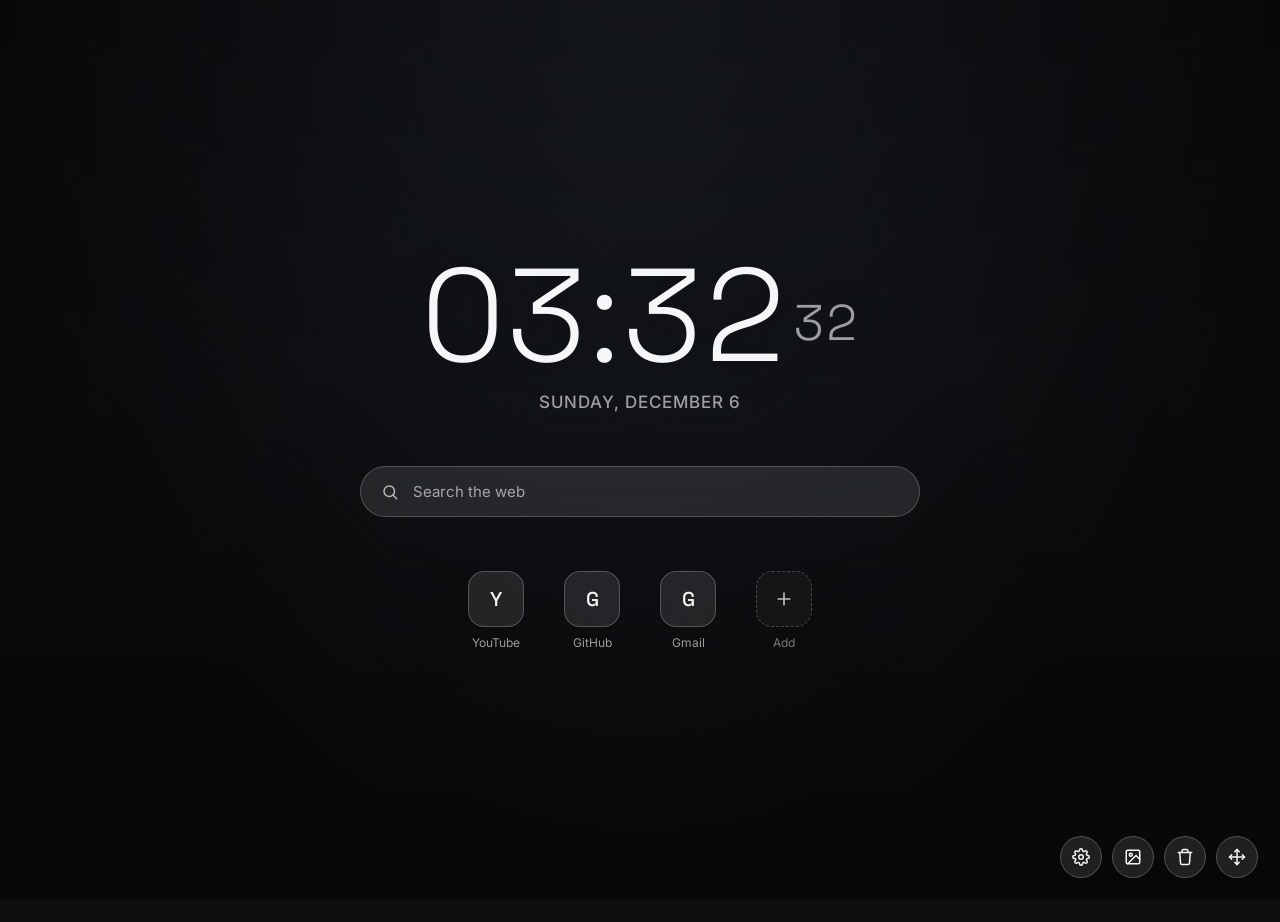
==== commit fc9fbc48: "added moveable search bar and shortcuts" ====
--- a/index.html
+++ b/index.html
@@ -96,7 +96,13 @@
 
   /* ---------- Search ---------- */
   #search-form{
+    position:relative;
     width: min(560px, 88vw);
+  }
+  #search-form.detached{
+    position: fixed;
+    z-index: 4;
+    margin: 0;
   }
   #search-box{
     display:flex; align-items:center; gap:12px;
@@ -120,10 +126,19 @@
   #search-input::placeholder{ color: var(--text-dim); }
 
   /* ---------- Shortcuts ---------- */
+  #shortcuts-wrap{
+    position:relative;
+    width: min(680px, 92vw);
+  }
+  #shortcuts-wrap.detached{
+    position: fixed;
+    z-index: 4;
+    margin: 0;
+  }
   #shortcuts{
     display:flex; flex-wrap:wrap; justify-content:center;
     gap: 22px 20px;
-    width: min(680px, 92vw);
+    width: 100%;
   }
   .tile{
     position:relative;
@@ -208,7 +223,9 @@
   .widget-drag-overlay.grabbing{ cursor:grabbing; }
   body.arrange-mode .corner-widget.visible,
   body.arrange-mode #pomodoro-widget.visible,
-  body.arrange-mode #clock-wrap{
+  body.arrange-mode #clock-wrap,
+  body.arrange-mode #search-form,
+  body.arrange-mode #shortcuts-wrap{
     outline: 2px dashed var(--accent);
     outline-offset: 4px;
   }
@@ -530,13 +547,17 @@
   </div>
 
   <form id="search-form">
+    <div class="widget-drag-overlay" title="Drag to move"></div>
     <div id="search-box">
       <svg width="18" height="18" viewBox="0 0 24 24" fill="none" stroke="currentColor" stroke-width="2" stroke-linecap="round"><circle cx="11" cy="11" r="7"/><line x1="21" y1="21" x2="16.65" y2="16.65"/></svg>
       <input id="search-input" type="text" placeholder="Search the web" autocomplete="off">
     </div>
   </form>
 
-  <div id="shortcuts"></div>
+  <div id="shortcuts-wrap">
+    <div class="widget-drag-overlay" title="Drag to move"></div>
+    <div id="shortcuts"></div>
+  </div>
 </div>
 
 <div id="controls">
@@ -618,6 +639,16 @@
     </div>
     <div class="settings-subrow" id="accent-custom-row" style="display:none;">
       <input type="color" id="accent-color-input" value="#ffb454">
+    </div>
+    <div class="settings-row">
+      <div>
+        <div class="settings-label">Search bar</div>
+        <div class="settings-sub">Show the search bar on the homepage</div>
+      </div>
+      <label class="switch">
+        <input type="checkbox" id="searchbar-toggle">
+        <span class="track"></span>
+      </label>
     </div>
     <div class="settings-row">
       <div>
@@ -702,6 +733,8 @@
   const SETTINGS_KEY = 'homepage.settings.v1';
 
   const shortcutsEl = document.getElementById('shortcuts');
+  const shortcutsWrap = document.getElementById('shortcuts-wrap');
+  const searchForm = document.getElementById('search-form');
   const modalOverlay = document.getElementById('modal-overlay');
   const modalTitle = document.getElementById('modal-title');
   const inputUrl = document.getElementById('input-url');
@@ -729,12 +762,16 @@
   const leetcodeTotalEl = document.getElementById('leetcode-total');
   const leetcodeStreakColEl = document.getElementById('leetcode-streak-col');
 
+  // All widgets that can be dragged around / detached in arrange mode
+  const movableWidgets = [pomodoroWidget, githubWidget, leetcodeWidget, clockWrap, searchForm, shortcutsWrap];
+
   let shortcuts = [];
   let dragSrcId = null;
   let editingId = null;      // null = adding new, otherwise id of shortcut being edited
   let customIconData = null; // base64 data URL of uploaded custom icon, or null
   let settings = {
     clockFormat: '24',
+    showSearchBar: true,
     showPomodoro: false,
     showGithub: false,
     githubUsername: '',
@@ -927,13 +964,13 @@
     btn.classList.toggle('active', on);
     btn.title = on ? 'Lock widget positions' : 'Move widgets';
     if(!on){
-      [pomodoroWidget, githubWidget, leetcodeWidget, clockWrap].forEach(clampWidgetToViewport);
+      movableWidgets.forEach(clampWidgetToViewport);
       showHint('Widget positions locked');
     }
   }
   document.getElementById('arrange-btn').addEventListener('click', ()=> setArrangeMode(!arrangeMode));
   window.addEventListener('resize', ()=>{
-    [pomodoroWidget, githubWidget, leetcodeWidget, clockWrap].forEach(clampWidgetToViewport);
+    movableWidgets.forEach(clampWidgetToViewport);
   });
 
   document.getElementById('bg-file-input').addEventListener('change', (e)=>{
@@ -1055,6 +1092,10 @@
     document.querySelectorAll('#clock-format-toggle button').forEach(btn=>{
       btn.classList.toggle('active', btn.dataset.format === settings.clockFormat);
     });
+  }
+  function applySearchBarVisibility(){
+    searchForm.style.display = settings.showSearchBar ? '' : 'none';
+    document.getElementById('searchbar-toggle').checked = settings.showSearchBar;
   }
   function applyPomodoroVisibility(){
     pomodoroWidget.classList.toggle('visible', settings.showPomodoro);
@@ -1225,6 +1266,7 @@
 
   document.getElementById('settings-btn').addEventListener('click', ()=>{
     applyClockFormatUI();
+    applySearchBarVisibility();
     applyPomodoroVisibility();
     applyGithubSettingsUI();
     applyLeetcodeSettingsUI();
@@ -1244,6 +1286,11 @@
       saveSettings();
       tickClock();
     });
+  });
+  document.getElementById('searchbar-toggle').addEventListener('change', (e)=>{
+    settings.showSearchBar = e.target.checked;
+    applySearchBarVisibility();
+    saveSettings();
   });
   document.getElementById('pomodoro-toggle').addEventListener('change', (e)=>{
     settings.showPomodoro = e.target.checked;
@@ -1758,13 +1805,14 @@
   loadBackground();
   loadSettings();
   applyClockFormatUI();
+  applySearchBarVisibility();
   applyPomodoroVisibility();
   applyAccentForMode();
   loadGithubGraph();
   loadLeetcodeGraph();
 
   loadWidgetPositions();
-  [pomodoroWidget, githubWidget, leetcodeWidget, clockWrap].forEach(el=>{
+  movableWidgets.forEach(el=>{
     applyStoredPosition(el);
     makeWidgetDraggable(el);
   });
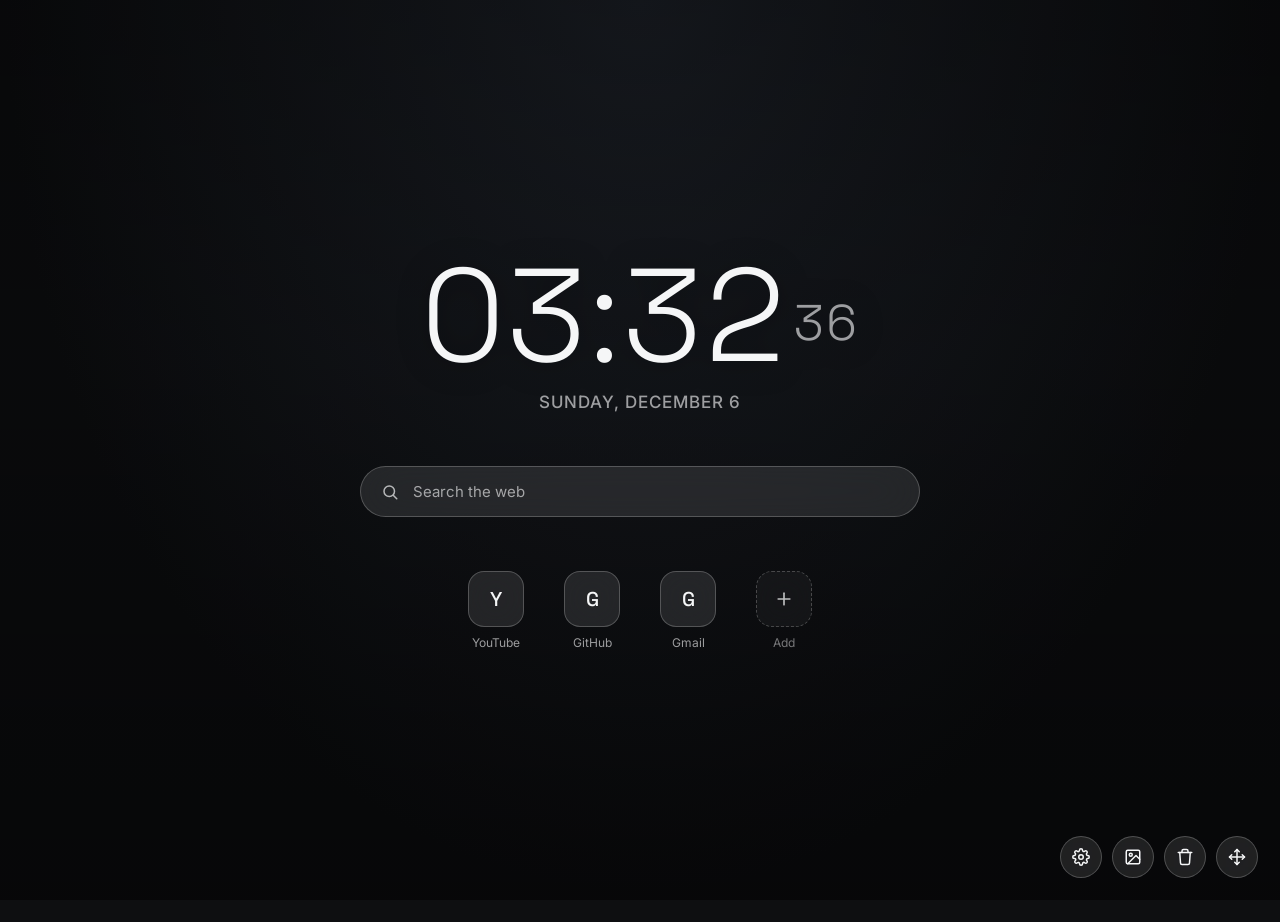
==== commit 75714df0: "added ability to reorder shortcuts" ====
--- a/index.html
+++ b/index.html
@@ -146,6 +146,7 @@
     gap:8px; width: 76px;
     cursor:pointer;
     animation: fadeUp 0.35s ease both;
+    touch-action: none;
   }
   @keyframes fadeUp{
     from{ opacity:0; transform: translateY(8px); }
@@ -187,7 +188,18 @@
   .tile .remove-btn{ right:8px; background: var(--danger); }
   .tile .edit-btn{ left:8px; background: #4d84ff; font-size:12px; }
   .tile:hover .remove-btn, .tile:hover .edit-btn{ display:flex; }
-  .tile.dragging{ opacity:0.4; }
+  .tile.dragging{
+    opacity:0.85;
+    z-index:30;
+    cursor:grabbing;
+    transition: none;
+  }
+  .tile.dragging .icon-box{
+    background: var(--glass-strong);
+    border-color: rgba(255,255,255,0.4);
+    box-shadow: 0 14px 30px rgba(0,0,0,0.35);
+  }
+  .tile.drag-disabled{ animation:none; }
 
   .tile.add-tile .icon-box{
     border-style:dashed;
@@ -766,7 +778,6 @@
   const movableWidgets = [pomodoroWidget, githubWidget, leetcodeWidget, clockWrap, searchForm, shortcutsWrap];
 
   let shortcuts = [];
-  let dragSrcId = null;
   let editingId = null;      // null = adding new, otherwise id of shortcut being edited
   let customIconData = null; // base64 data URL of uploaded custom icon, or null
   let settings = {
@@ -1623,13 +1634,81 @@
     return 'https://www.google.com/s2/favicons?sz=128&domain=' + encodeURIComponent(hostname);
   }
 
+  // Pointer-based drag-to-reorder for shortcut tiles.
+  // Works with mouse, touch, and pen alike (unlike native HTML5 DnD,
+  // which is unreliable on touchscreens). A tile only "reorders" once
+  // the pointer has moved past a small threshold, so a quick tap still
+  // navigates to the shortcut as normal.
+  function attachTileReorder(tile, sc){
+    let pointerId = null;
+    let dragging = false;
+    let startX = 0, startY = 0;
+    const DRAG_THRESHOLD = 6;
+
+    tile.addEventListener('pointerdown', (e)=>{
+      if(e.target.closest('.remove-btn') || e.target.closest('.edit-btn')) return;
+      if(e.pointerType === 'mouse' && e.button !== 0) return;
+      pointerId = e.pointerId;
+      startX = e.clientX;
+      startY = e.clientY;
+      dragging = false;
+      tile.setPointerCapture(pointerId);
+    });
+
+    tile.addEventListener('pointermove', (e)=>{
+      if(pointerId === null || e.pointerId !== pointerId) return;
+      const dx = e.clientX - startX;
+      const dy = e.clientY - startY;
+
+      if(!dragging){
+        if(Math.hypot(dx, dy) < DRAG_THRESHOLD) return;
+        dragging = true;
+        tile.classList.add('dragging');
+        tile.style.position = 'relative';
+        tile.style.pointerEvents = 'none';
+      }
+
+      tile.style.transform = 'translate(' + dx + 'px,' + dy + 'px)';
+
+      const under = document.elementFromPoint(e.clientX, e.clientY);
+      const overTile = under ? under.closest('.tile') : null;
+      if(overTile && overTile !== tile && !overTile.classList.contains('add-tile') && overTile.parentElement === shortcutsEl){
+        const overRect = overTile.getBoundingClientRect();
+        const insertBefore = e.clientX < overRect.left + overRect.width / 2;
+        shortcutsEl.insertBefore(tile, insertBefore ? overTile : overTile.nextSibling);
+      }
+    });
+
+    function endDrag(e){
+      if(pointerId === null || e.pointerId !== pointerId) return;
+      try{ tile.releasePointerCapture(pointerId); }catch(err){}
+      pointerId = null;
+      tile.style.pointerEvents = '';
+      tile.style.transform = '';
+      tile.style.position = '';
+      tile.classList.remove('dragging');
+
+      if(dragging){
+        dragging = false;
+        // Re-derive shortcuts order from the current DOM order of tiles.
+        const ids = Array.from(shortcutsEl.querySelectorAll('.tile:not(.add-tile)')).map(t=> t.dataset.id);
+        shortcuts.sort((a, b)=> ids.indexOf(a.id) - ids.indexOf(b.id));
+        saveShortcuts();
+        // Suppress the click that a pointerup normally triggers after a drag.
+        tile.dataset.justDragged = '1';
+        setTimeout(()=>{ tile.dataset.justDragged = ''; }, 0);
+      }
+    }
+    tile.addEventListener('pointerup', endDrag);
+    tile.addEventListener('pointercancel', endDrag);
+  }
+
   function renderShortcuts(){
     shortcutsEl.innerHTML = '';
     shortcuts.forEach(sc => {
       const hostname = getHostname(sc.url);
       const tile = document.createElement('div');
       tile.className = 'tile';
-      tile.draggable = true;
       tile.dataset.id = sc.id;
 
       const iconBox = document.createElement('div');
@@ -1637,6 +1716,7 @@
       const img = document.createElement('img');
       img.src = sc.icon || faviconUrl(hostname);
       img.alt = '';
+      img.draggable = false;
       img.onerror = function(){
         iconBox.innerHTML = '';
         const letter = document.createElement('div');
@@ -1675,24 +1755,12 @@
       tile.appendChild(iconBox);
       tile.appendChild(label);
 
-      tile.addEventListener('click', ()=>{ window.location.href = sc.url; });
-
-      tile.addEventListener('dragstart', ()=>{
-        dragSrcId = sc.id;
-        tile.classList.add('dragging');
+      tile.addEventListener('click', ()=>{
+        if(tile.dataset.justDragged === '1') return;
+        window.location.href = sc.url;
       });
-      tile.addEventListener('dragend', ()=>{ tile.classList.remove('dragging'); });
-      tile.addEventListener('dragover', (e)=> e.preventDefault());
-      tile.addEventListener('drop', (e)=>{
-        e.preventDefault();
-        if(!dragSrcId || dragSrcId === sc.id) return;
-        const fromIdx = shortcuts.findIndex(s => s.id === dragSrcId);
-        const toIdx = shortcuts.findIndex(s => s.id === sc.id);
-        const [moved] = shortcuts.splice(fromIdx, 1);
-        shortcuts.splice(toIdx, 0, moved);
-        saveShortcuts();
-        renderShortcuts();
-      });
+
+      attachTileReorder(tile, sc);
 
       shortcutsEl.appendChild(tile);
     });
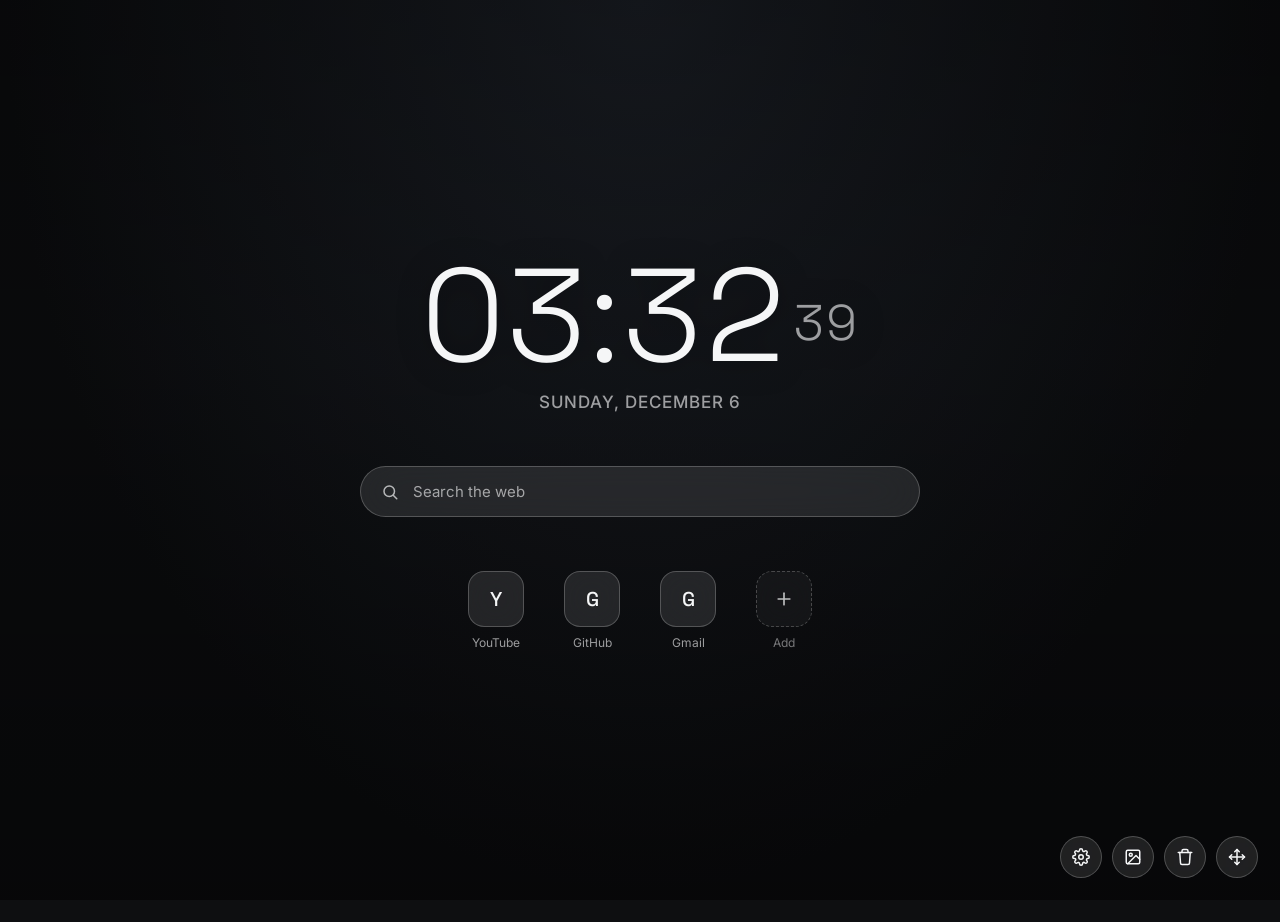
==== commit 74ba71d3: "fixed elements moving on window resize" ====
--- a/index.html
+++ b/index.html
@@ -902,21 +902,36 @@
       widgetPositions = raw ? JSON.parse(raw) : {};
     }catch(e){ widgetPositions = {}; }
   }
-  function saveWidgetPosition(id, left, top){
-    widgetPositions[id] = { left, top };
+
+  // Positions are stored as FRACTIONS of the viewport (0–1), not raw
+  // pixels. That way a widget dragged to "30% across, 10% down" stays
+  // at 30%/10% no matter how the window is resized afterwards, instead
+  // of drifting or getting permanently clamped to a smaller viewport.
+  function saveWidgetPosition(id, leftPx, topPx){
+    const leftFrac = parseFloat(leftPx) / window.innerWidth;
+    const topFrac = parseFloat(topPx) / window.innerHeight;
+    widgetPositions[id] = { leftFrac, topFrac };
     try{ localStorage.setItem(WIDGET_POS_KEY, JSON.stringify(widgetPositions)); }
     catch(e){ showHint('Could not save widget position'); }
   }
+
   function applyStoredPosition(el){
     const pos = widgetPositions[el.id];
     if(!pos) return;
     el.classList.add('detached');
-    el.style.left = pos.left;
-    el.style.top = pos.top;
+    el.style.left = (pos.leftFrac * window.innerWidth) + 'px';
+    el.style.top = (pos.topFrac * window.innerHeight) + 'px';
     el.style.right = 'auto';
     el.style.bottom = 'auto';
   }
-  function clampWidgetToViewport(el){
+
+  // Keeps a detached widget from spilling off-screen. By default this
+  // is purely visual and does NOT overwrite the saved fraction — so
+  // shrinking the window nudges the widget inward temporarily, and
+  // growing it back out restores the original saved position. Pass
+  // persist=true only for explicit user actions (finishing a drag,
+  // locking arrange mode) where the new spot really should be saved.
+  function clampWidgetToViewport(el, persist){
     if(!el.classList.contains('detached')) return;
     if(el.offsetParent === null && getComputedStyle(el).display === 'none') return;
     const rect = el.getBoundingClientRect();
@@ -930,9 +945,10 @@
       el.style.top = top + 'px';
       el.style.right = 'auto';
       el.style.bottom = 'auto';
-      saveWidgetPosition(el.id, left + 'px', top + 'px');
-    }
-  }
+      if(persist) saveWidgetPosition(el.id, left + 'px', top + 'px');
+    }
+  }
+
   function makeWidgetDraggable(widgetEl){
     const overlay = widgetEl.querySelector('.widget-drag-overlay');
     if(!overlay) return;
@@ -962,6 +978,7 @@
         overlay.removeEventListener('pointermove', onMove);
         overlay.removeEventListener('pointerup', onUp);
         overlay.classList.remove('grabbing');
+        // A real user-initiated move — safe to persist as the new fraction.
         saveWidgetPosition(widgetEl.id, widgetEl.style.left, widgetEl.style.top);
       }
       overlay.addEventListener('pointermove', onMove);
@@ -975,13 +992,22 @@
     btn.classList.toggle('active', on);
     btn.title = on ? 'Lock widget positions' : 'Move widgets';
     if(!on){
-      movableWidgets.forEach(clampWidgetToViewport);
+      // Locking is an explicit action, so it's fine to persist any
+      // edge-clamping that happens at this moment.
+      movableWidgets.forEach(el => clampWidgetToViewport(el, true));
       showHint('Widget positions locked');
     }
   }
   document.getElementById('arrange-btn').addEventListener('click', ()=> setArrangeMode(!arrangeMode));
   window.addEventListener('resize', ()=>{
-    movableWidgets.forEach(clampWidgetToViewport);
+    // Re-derive each widget's pixel position from its saved fraction
+    // first (so growing the window back out snaps it back to where
+    // the user actually put it), then apply a non-persisting clamp
+    // purely so nothing sits off-screen while the window is small.
+    movableWidgets.forEach(el=>{
+      if(el.classList.contains('detached')) applyStoredPosition(el);
+    });
+    movableWidgets.forEach(el => clampWidgetToViewport(el, false));
   });
 
   document.getElementById('bg-file-input').addEventListener('change', (e)=>{
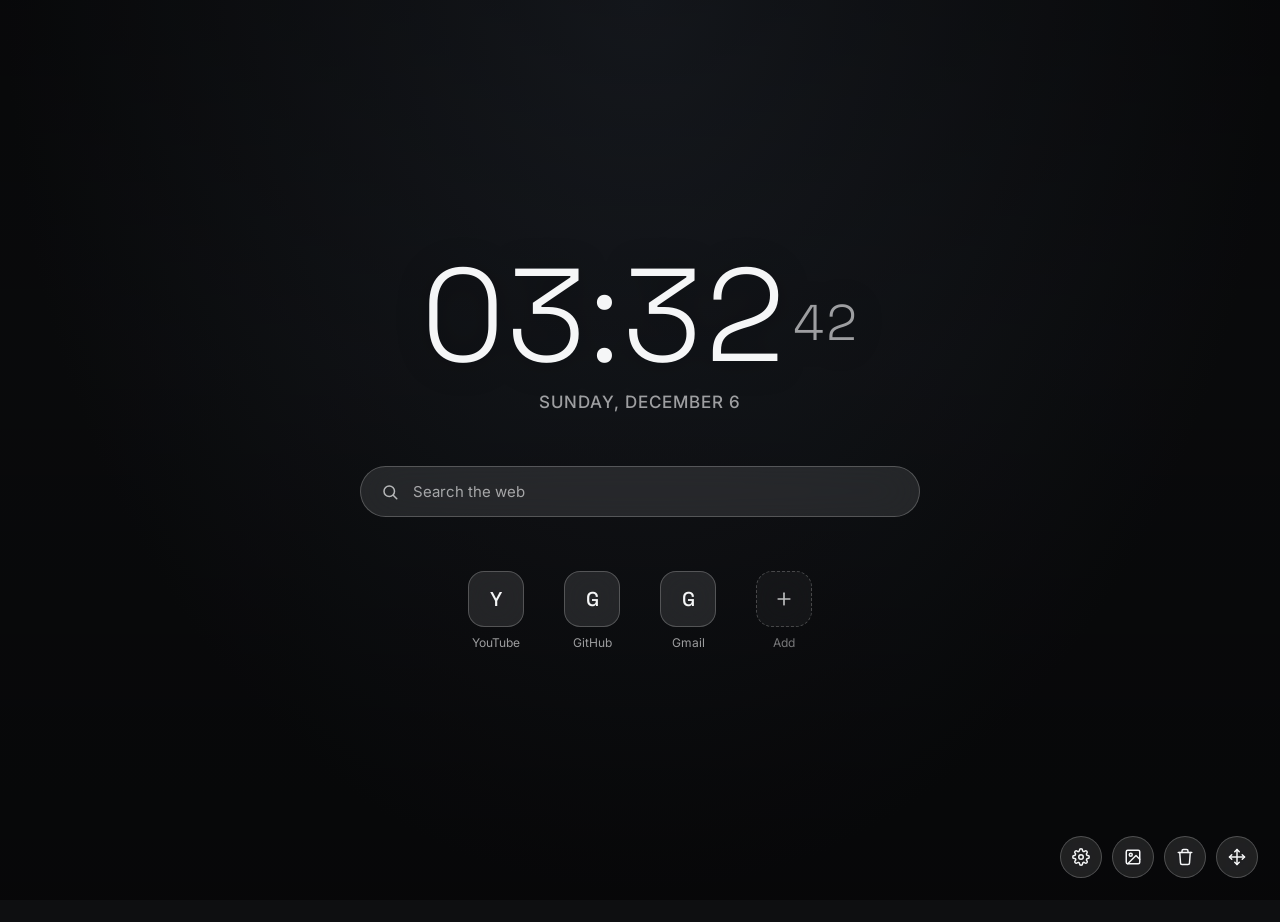
==== commit b629bc4e: "removed scroll bar from heatmaps" ====
--- a/index.html
+++ b/index.html
@@ -379,6 +379,7 @@
     -webkit-backdrop-filter: blur(var(--blur));
     padding:14px 16px;
     display:none;
+    
   }
   .corner-widget.visible{ display:block; }
   #github-widget{ left:22px; }
@@ -403,6 +404,7 @@
     display:flex; align-items:flex-start; gap:16px;
   }
   .contrib-graph{
+    scrollbar-width: none;
     flex:1; min-width:0;
     display:grid; grid-auto-flow:column; gap:3px;
     overflow-x:auto; padding-bottom:2px;
